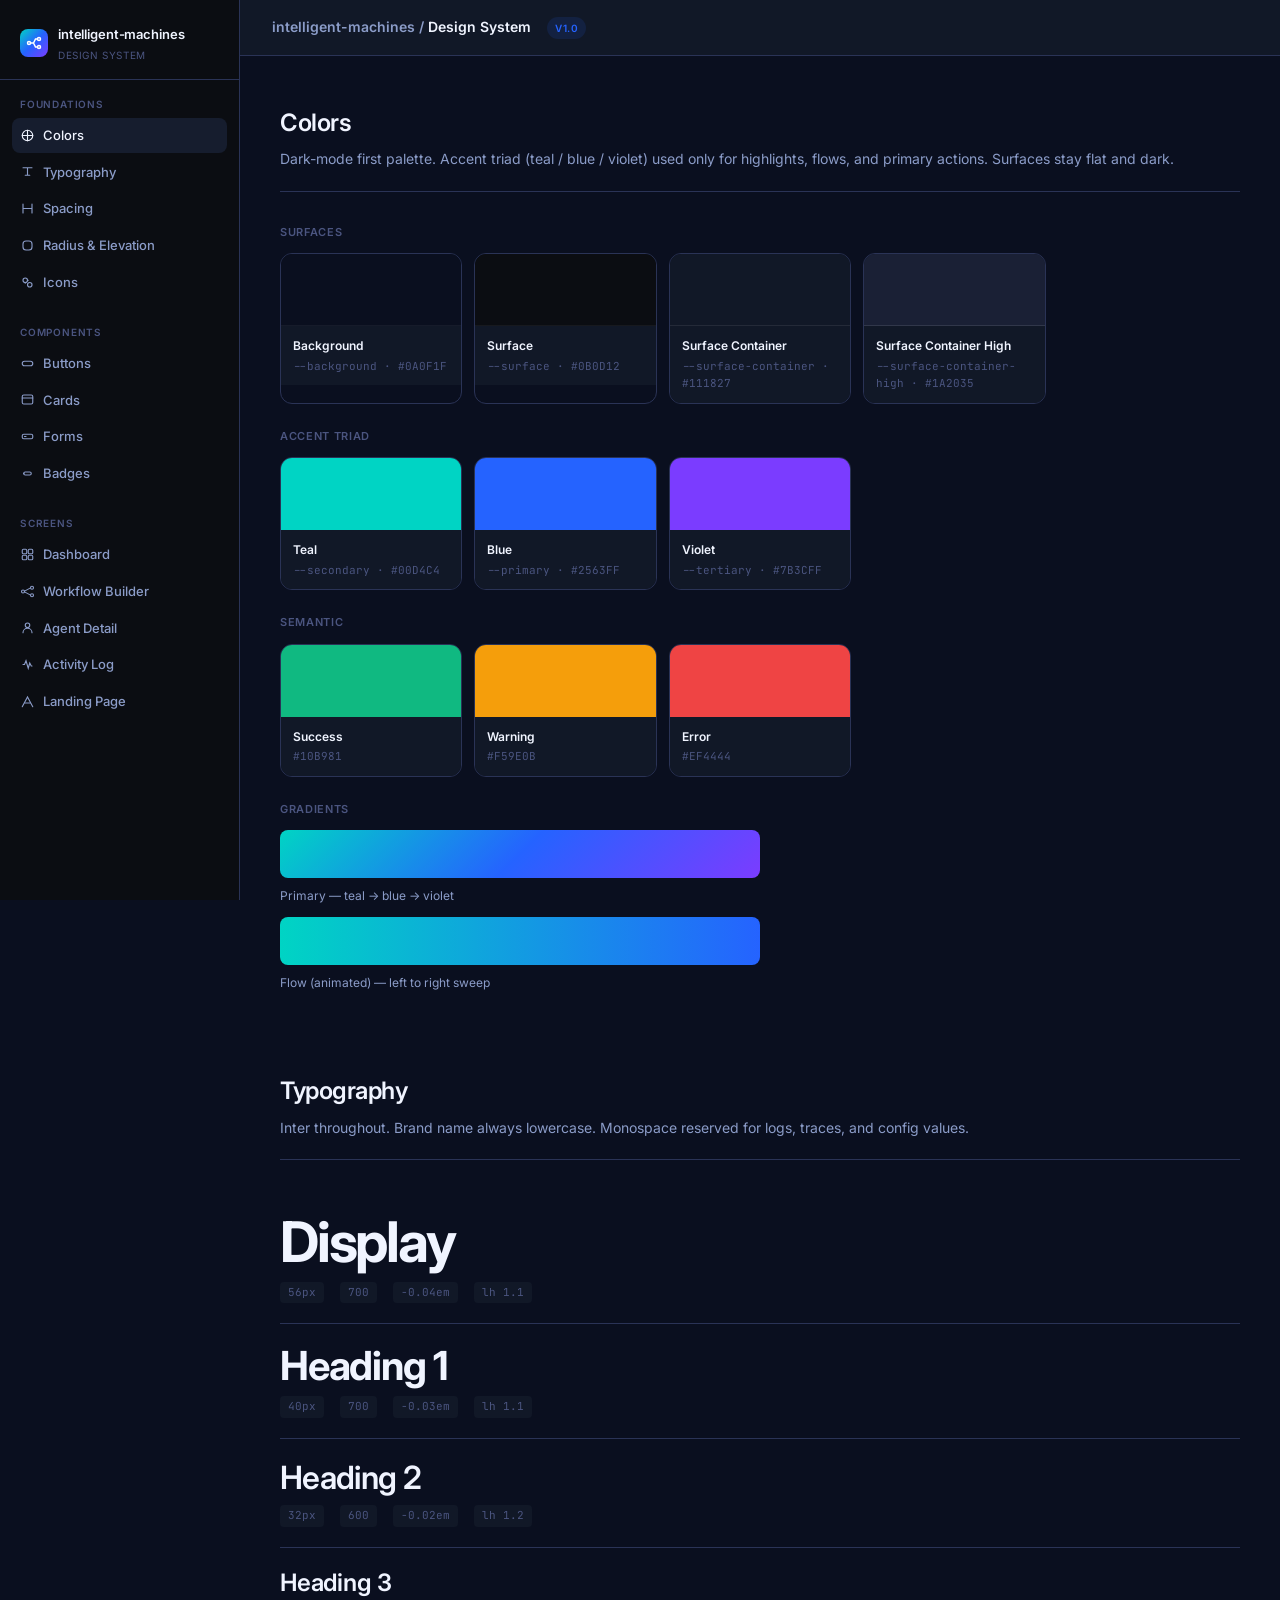
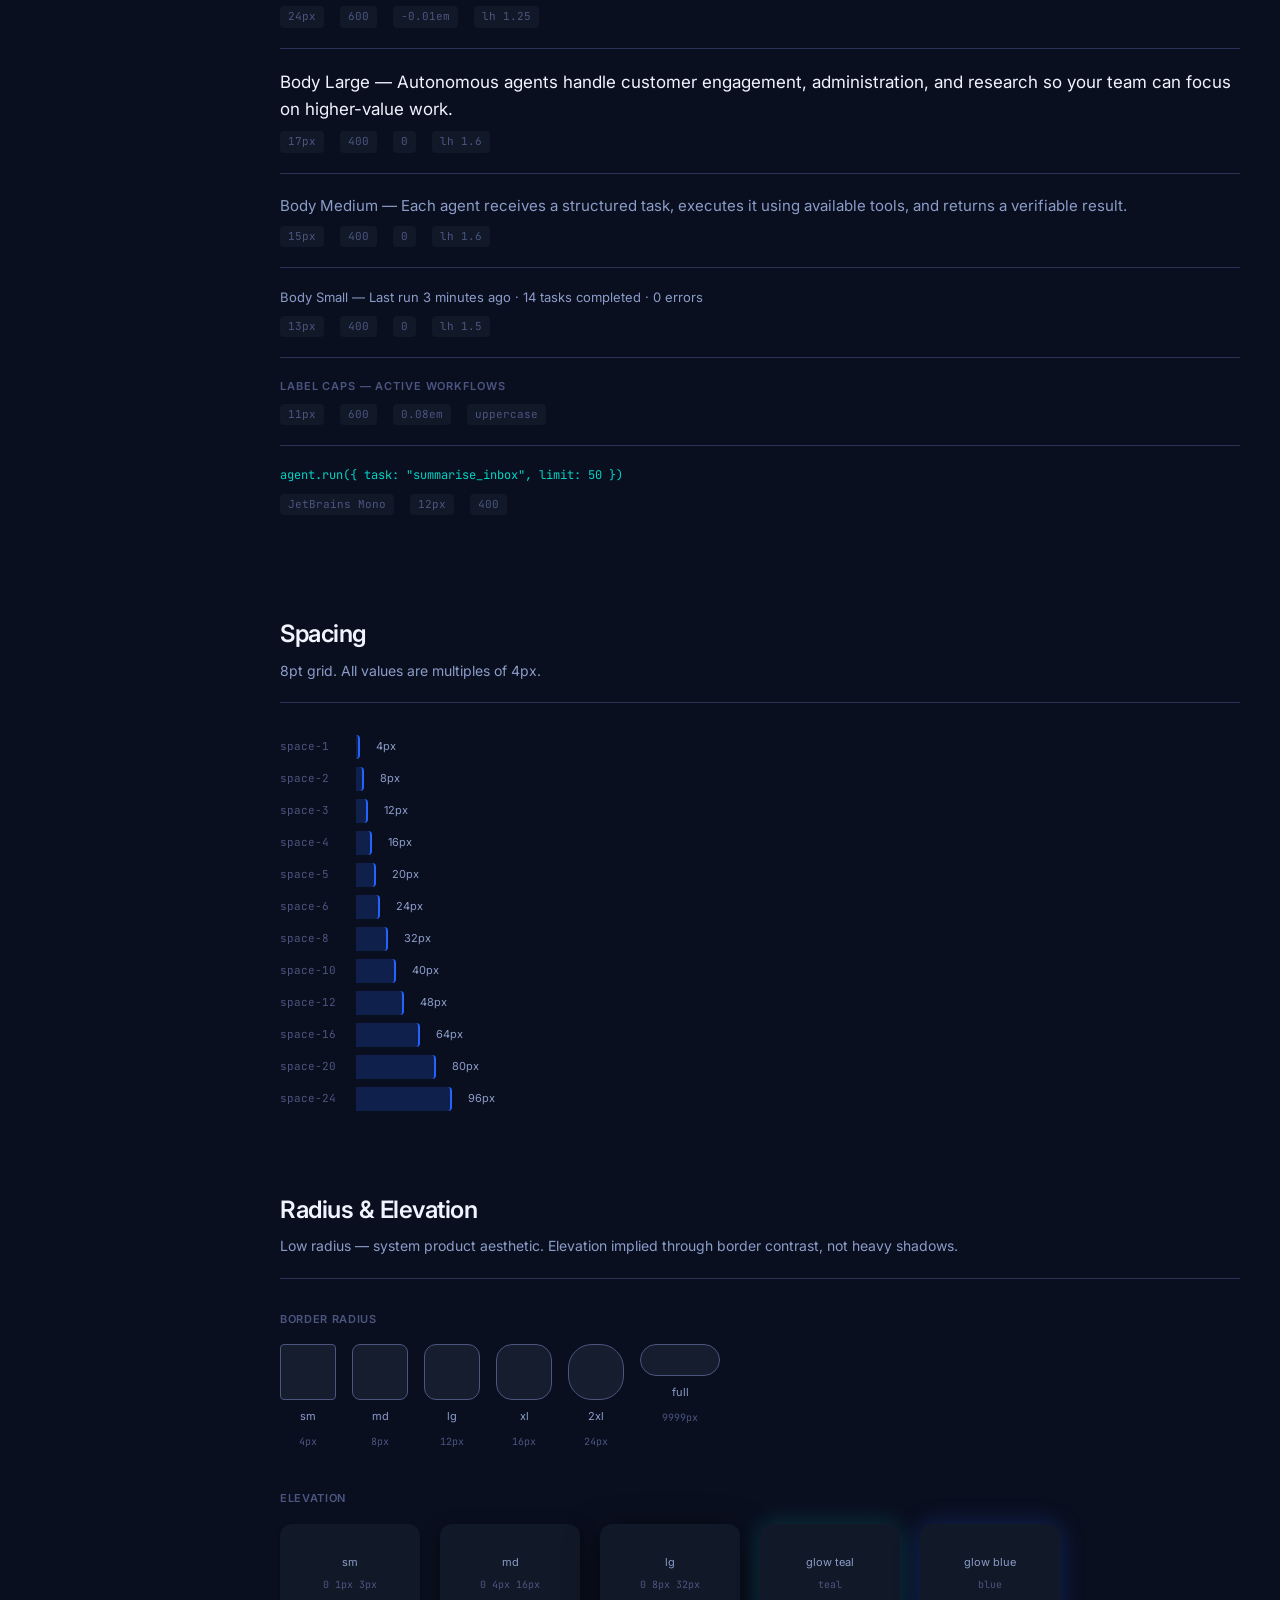
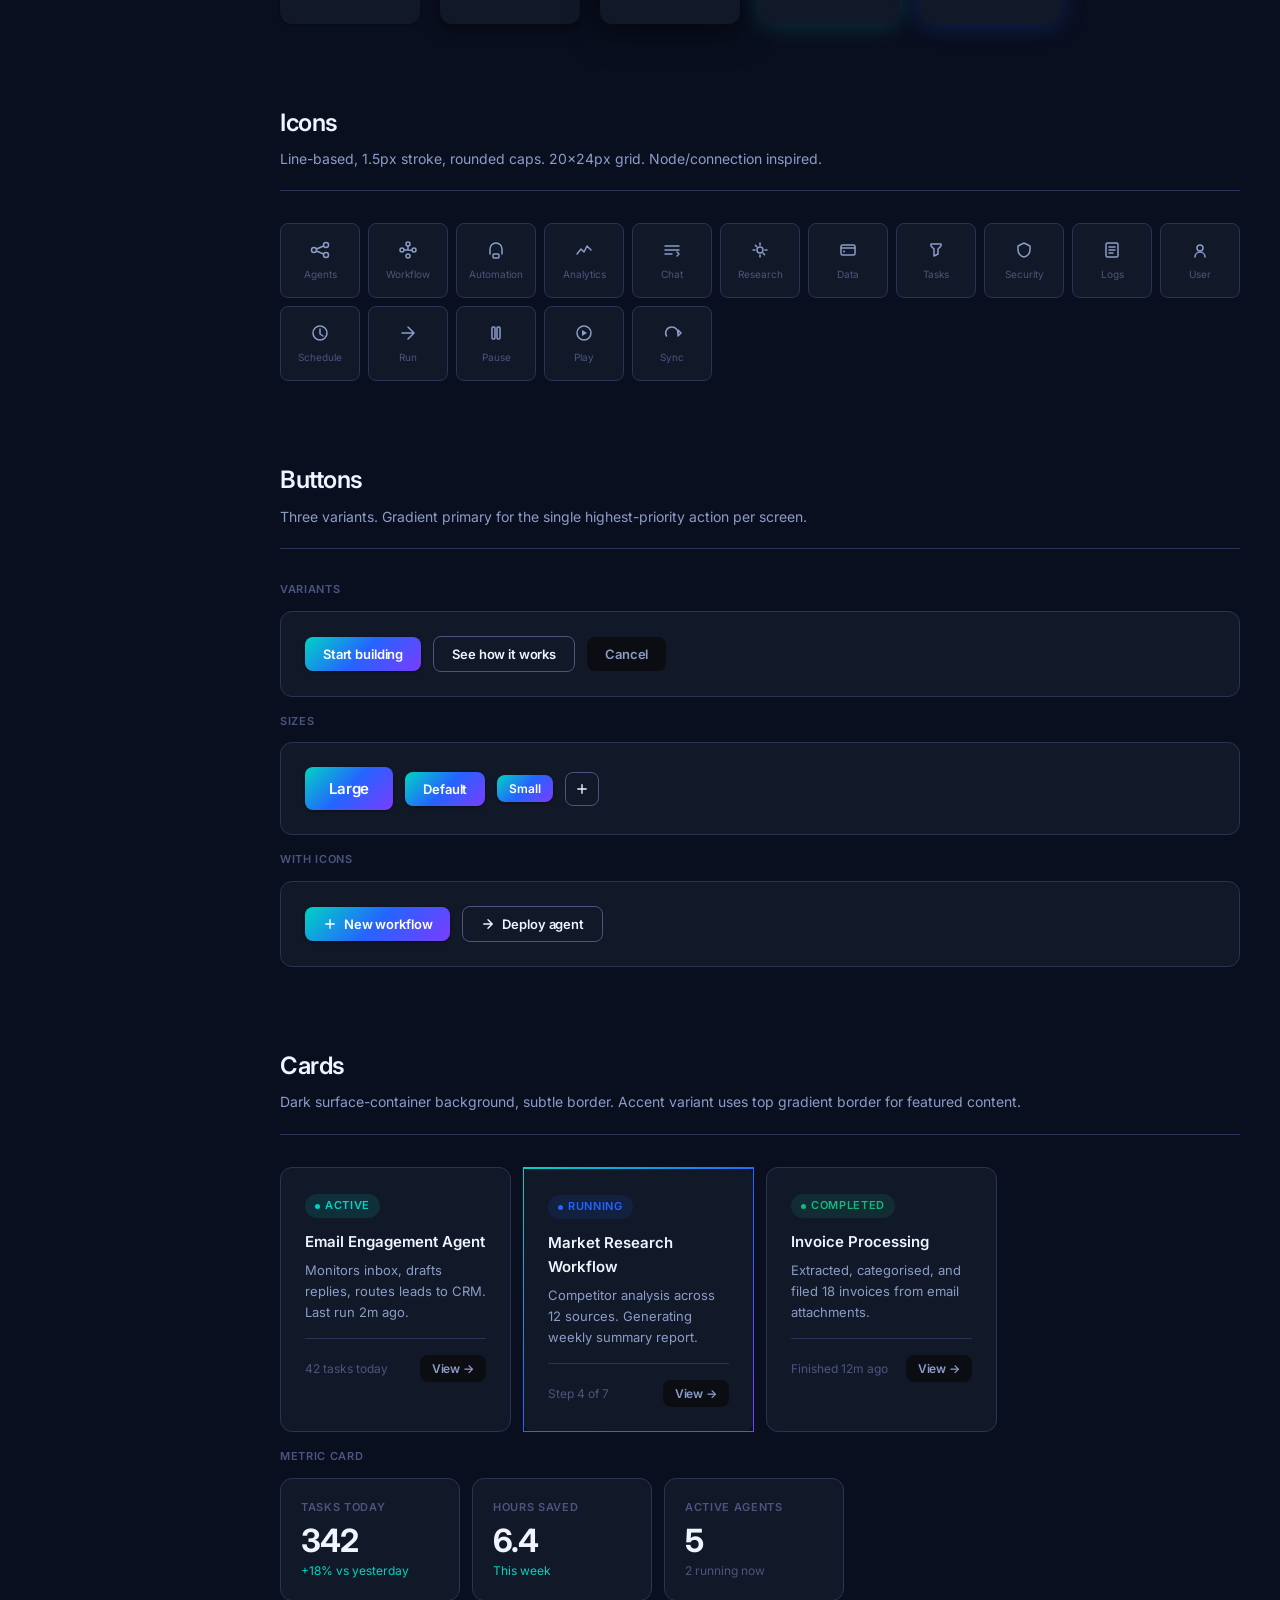
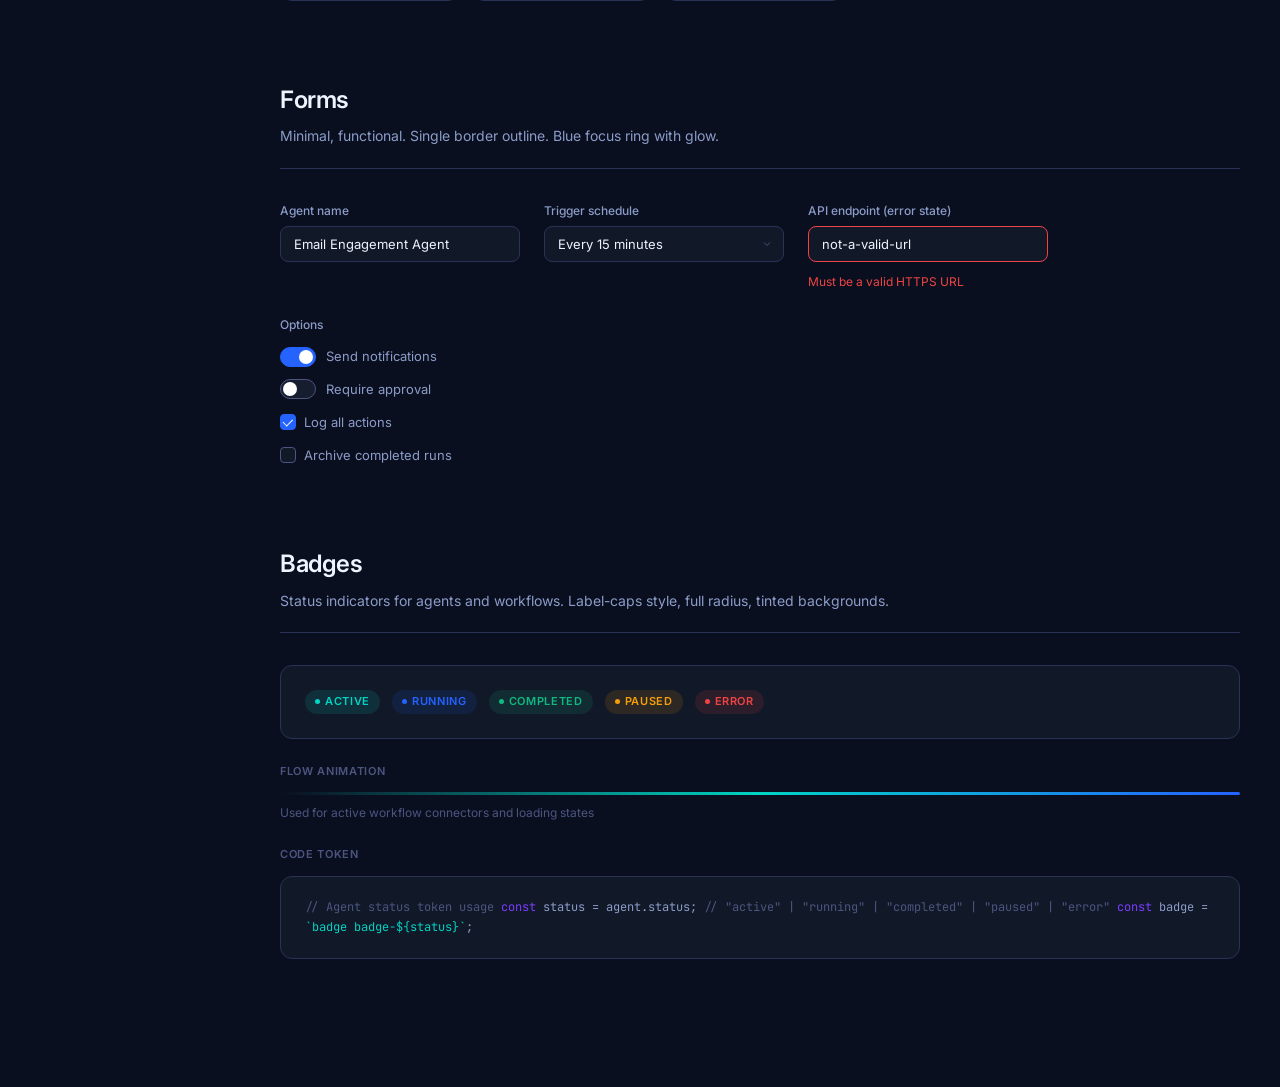
==== design-system/index.html @ 086d1c49 "design system and sample site pages" ====
<!DOCTYPE html>
<html lang="en">
<head>
<meta charset="UTF-8">
<meta name="viewport" content="width=device-width, initial-scale=1.0">
<title>intelligent-machines — Design System</title>
<link rel="preconnect" href="https://fonts.googleapis.com">
<link href="https://fonts.googleapis.com/css2?family=Inter:wght@400;500;600;700&family=JetBrains+Mono:wght@400;500&display=swap" rel="stylesheet">
<link rel="stylesheet" href="tokens.css">
<style>
*,*::before,*::after{box-sizing:border-box;margin:0;padding:0}
html{scroll-behavior:smooth}
body{font-family:'Inter',sans-serif;background:var(--background);color:var(--on-surface);font-size:15px;line-height:1.6;min-height:100vh;display:flex}

/* Layout */
.sidebar{width:240px;min-height:100vh;background:var(--surface);border-right:1px solid var(--outline-variant);position:fixed;top:0;left:0;bottom:0;overflow-y:auto;display:flex;flex-direction:column;z-index:10}
.sidebar-logo{padding:24px 20px 16px;border-bottom:1px solid var(--outline-variant)}
.logo-mark{display:flex;align-items:center;gap:10px}
.logo-icon{width:28px;height:28px;background:var(--gradient-primary);border-radius:var(--rounded);display:flex;align-items:center;justify-content:center;flex-shrink:0}
.logo-icon svg{width:16px;height:16px}
.logo-name{font-size:13px;font-weight:600;letter-spacing:-0.01em;color:var(--on-surface)}
.logo-sub{font-size:10px;color:var(--outline);letter-spacing:0.06em;text-transform:uppercase;margin-top:2px}
.sidebar-nav{padding:16px 12px;flex:1}
.nav-section{margin-bottom:24px}
.nav-section-label{font-size:10px;font-weight:600;letter-spacing:0.08em;text-transform:uppercase;color:var(--outline);padding:0 8px;margin-bottom:6px}
.nav-item{display:flex;align-items:center;gap:8px;padding:7px 8px;border-radius:var(--rounded);font-size:13px;font-weight:500;color:var(--on-surface-variant);cursor:pointer;transition:all 150ms var(--ease);text-decoration:none;margin-bottom:2px}
.nav-item:hover{color:var(--on-surface);background:var(--surface-container-high)}
.nav-item.active{color:var(--on-surface);background:var(--surface-container-high)}
.nav-item svg{width:15px;height:15px;flex-shrink:0}
.main{margin-left:240px;flex:1;min-height:100vh}
.topbar{height:56px;background:var(--surface-container);border-bottom:1px solid var(--outline-variant);display:flex;align-items:center;padding:0 32px;gap:16px;position:sticky;top:0;z-index:5}
.topbar-title{font-size:14px;font-weight:600;color:var(--on-surface-variant)}
.topbar-title span{color:var(--on-surface)}
.version-badge{font-size:10px;font-weight:600;letter-spacing:0.06em;text-transform:uppercase;background:rgba(37,99,255,0.12);color:var(--primary);padding:3px 8px;border-radius:var(--rounded-full)}
.content{padding:48px 40px;max-width:1100px}
.section{margin-bottom:80px;scroll-margin-top:72px}
.section-header{margin-bottom:32px;padding-bottom:20px;border-bottom:1px solid var(--outline-variant)}
.section-title{font-size:24px;font-weight:600;letter-spacing:-0.02em;margin-bottom:6px}
.section-desc{font-size:14px;color:var(--on-surface-variant);line-height:1.6}

/* Color Swatches */
.color-grid{display:grid;grid-template-columns:repeat(auto-fill,minmax(160px,1fr));gap:12px}
.swatch{border-radius:var(--rounded-md);overflow:hidden;border:1px solid var(--outline-variant)}
.swatch-color{height:72px}
.swatch-info{background:var(--surface-container);padding:10px 12px}
.swatch-name{font-size:12px;font-weight:600;color:var(--on-surface);margin-bottom:2px}
.swatch-hex{font-size:11px;font-family:'JetBrains Mono',monospace;color:var(--outline)}
.gradient-strip{height:48px;border-radius:var(--rounded);background:var(--gradient-primary);margin-bottom:8px}
.gradient-label{font-size:12px;color:var(--on-surface-variant)}

/* Typography */
.type-sample{padding:20px 0;border-bottom:1px solid var(--outline-variant)}
.type-sample:last-child{border-bottom:none}
.type-meta{display:flex;gap:16px;margin-top:8px}
.type-meta span{font-size:11px;font-family:'JetBrains Mono',monospace;color:var(--outline);background:var(--surface-container);padding:2px 8px;border-radius:var(--rounded-sm)}

/* Spacing */
.spacing-grid{display:flex;flex-direction:column;gap:8px}
.spacing-row{display:flex;align-items:center;gap:16px}
.spacing-label{font-size:11px;font-family:'JetBrains Mono',monospace;color:var(--outline);width:60px;flex-shrink:0}
.spacing-bar{height:24px;background:rgba(37,99,255,0.2);border-right:2px solid var(--primary);border-radius:0 var(--rounded-sm) var(--rounded-sm) 0}
.spacing-val{font-size:11px;color:var(--on-surface-variant)}

/* Radius */
.radius-grid{display:flex;gap:16px;flex-wrap:wrap}
.radius-item{display:flex;flex-direction:column;align-items:center;gap:8px}
.radius-box{width:56px;height:56px;background:var(--surface-container-high);border:1px solid var(--outline)}
.radius-name{font-size:11px;color:var(--on-surface-variant)}
.radius-val{font-size:10px;font-family:'JetBrains Mono',monospace;color:var(--outline)}

/* Components */
.component-row{display:flex;flex-wrap:wrap;gap:12px;align-items:center;padding:24px;background:var(--surface-container);border-radius:var(--rounded-md);border:1px solid var(--outline-variant);margin-bottom:16px}
.component-label{font-size:11px;font-weight:600;letter-spacing:0.06em;text-transform:uppercase;color:var(--outline);margin-bottom:12px}

/* Buttons */
.btn{display:inline-flex;align-items:center;gap:7px;padding:9px 18px;border-radius:var(--rounded);font-size:13px;font-weight:600;cursor:pointer;transition:all 200ms var(--ease);border:none;font-family:'Inter',sans-serif;letter-spacing:-0.01em}
.btn-primary{background:var(--gradient-primary);color:#fff;box-shadow:0 1px 3px rgba(0,0,0,0.4)}
.btn-primary:hover{opacity:0.9;box-shadow:0 4px 16px rgba(37,99,255,0.35),0 0 0 1px rgba(37,99,255,0.2)}
.btn-primary:active{transform:scale(0.98)}
.btn-secondary{background:var(--surface-container);color:var(--on-surface);border:1px solid var(--outline)}
.btn-secondary:hover{border-color:rgba(255,255,255,0.3);background:rgba(255,255,255,0.04)}
.btn-ghost{background:var(--surface);color:var(--on-surface-variant);border:none}
.btn-ghost:hover{color:var(--on-surface);background:var(--surface-container-high)}
.btn-sm{padding:6px 12px;font-size:12px}
.btn-lg{padding:12px 24px;font-size:15px}
.btn-icon{padding:8px;width:34px;height:34px;justify-content:center}

/* Cards */
.card{background:var(--surface-container);border:1px solid var(--outline-variant);border-radius:var(--rounded-md);padding:24px}
.card-accent{border-top:2px solid transparent;border-image:var(--gradient-primary) 1;border-image-slice:1}
.card-title{font-size:15px;font-weight:600;margin-bottom:6px}
.card-body{font-size:13px;color:var(--on-surface-variant);line-height:1.6}
.card-grid{display:grid;grid-template-columns:repeat(auto-fill,minmax(220px,1fr));gap:12px}

/* Inputs */
.input-group{display:flex;flex-direction:column;gap:6px;width:240px}
.input-label{font-size:12px;font-weight:500;color:var(--on-surface-variant)}
.input{background:var(--surface-container);border:1px solid var(--outline-variant);border-radius:var(--rounded);padding:9px 13px;font-size:13px;color:var(--on-surface);font-family:'Inter',sans-serif;outline:none;transition:all 150ms var(--ease);width:100%}
.input::placeholder{color:var(--outline)}
.input:focus{border-color:var(--primary);box-shadow:0 0 0 3px rgba(37,99,255,0.15)}
.input-error{border-color:var(--error)}
.input-error:focus{box-shadow:0 0 0 3px rgba(239,68,68,0.15)}

/* Badges */
.badge{display:inline-flex;align-items:center;gap:5px;font-size:11px;font-weight:600;letter-spacing:0.06em;text-transform:uppercase;padding:3px 10px;border-radius:var(--rounded-full)}
.badge-dot{width:5px;height:5px;border-radius:50%;flex-shrink:0}
.badge-active{background:rgba(0,212,196,0.12);color:var(--secondary)}
.badge-active .badge-dot{background:var(--secondary)}
.badge-running{background:rgba(37,99,255,0.12);color:var(--primary)}
.badge-running .badge-dot{background:var(--primary);animation:pulse 1.5s ease infinite}
.badge-completed{background:rgba(16,185,129,0.12);color:var(--success)}
.badge-completed .badge-dot{background:var(--success)}
.badge-paused{background:rgba(245,158,11,0.12);color:var(--warning)}
.badge-paused .badge-dot{background:var(--warning)}
.badge-error{background:rgba(239,68,68,0.12);color:var(--error)}
.badge-error .badge-dot{background:var(--error)}

/* Icons showcase */
.icon-grid{display:grid;grid-template-columns:repeat(auto-fill,minmax(80px,1fr));gap:8px}
.icon-item{display:flex;flex-direction:column;align-items:center;gap:8px;padding:16px 8px;background:var(--surface-container);border:1px solid var(--outline-variant);border-radius:var(--rounded);cursor:pointer;transition:all 150ms var(--ease)}
.icon-item:hover{border-color:var(--outline);background:var(--surface-container-high)}
.icon-item svg{width:20px;height:20px;color:var(--on-surface-variant)}
.icon-item:hover svg{color:var(--secondary)}
.icon-item span{font-size:10px;color:var(--outline);text-align:center;line-height:1.3}

/* Elevation */
.elevation-grid{display:flex;gap:20px;flex-wrap:wrap}
.elevation-card{width:140px;height:100px;background:var(--surface-container);border-radius:var(--rounded-md);display:flex;flex-direction:column;align-items:center;justify-content:center;gap:6px}
.elevation-label{font-size:11px;color:var(--on-surface-variant)}
.elevation-val{font-size:10px;font-family:'JetBrains Mono',monospace;color:var(--outline)}

@keyframes pulse{0%,100%{opacity:1;box-shadow:0 0 0 0 rgba(37,99,255,0.4)}50%{opacity:0.7;box-shadow:0 0 0 4px rgba(37,99,255,0)}}
@keyframes flow{0%{background-position:0% 50%}100%{background-position:200% 50%}}

/* Flow line animation demo */
.flow-demo{height:3px;border-radius:var(--rounded-full);background:linear-gradient(90deg,transparent,#00D4C4,#2563FF,#7B3CFF,transparent);background-size:200% 100%;animation:flow 2s linear infinite;margin:8px 0}

/* Toggle */
.toggle{width:36px;height:20px;background:var(--surface-container-high);border-radius:var(--rounded-full);cursor:pointer;position:relative;transition:background 200ms var(--ease);border:1px solid var(--outline);flex-shrink:0}
.toggle.on{background:var(--primary);border-color:var(--primary)}
.toggle::after{content:'';position:absolute;top:2px;left:2px;width:14px;height:14px;background:#fff;border-radius:50%;transition:transform 200ms var(--ease)}
.toggle.on::after{transform:translateX(16px)}

/* Select */
.select{background:var(--surface-container);border:1px solid var(--outline-variant);border-radius:var(--rounded);padding:9px 32px 9px 13px;font-size:13px;color:var(--on-surface);font-family:'Inter',sans-serif;outline:none;cursor:pointer;appearance:none;background-image:url("data:image/svg+xml,%3Csvg xmlns='http://www.w3.org/2000/svg' width='12' height='12' viewBox='0 0 24 24' fill='none' stroke='%234B5580' stroke-width='2'%3E%3Cpath d='M6 9l6 6 6-6'/%3E%3C/svg%3E");background-repeat:no-repeat;background-position:right 10px center;transition:border-color 150ms var(--ease)}
.select:focus{border-color:var(--primary);box-shadow:0 0 0 3px rgba(37,99,255,0.15)}

/* Checkbox */
.checkbox-wrap{display:flex;align-items:center;gap:8px;cursor:pointer}
.checkbox{width:16px;height:16px;background:var(--surface-container);border:1px solid var(--outline);border-radius:var(--rounded-sm);flex-shrink:0;display:flex;align-items:center;justify-content:center;transition:all 150ms var(--ease)}
.checkbox.checked{background:var(--primary);border-color:var(--primary)}
.checkbox.checked::after{content:'';width:9px;height:6px;border-left:1.5px solid #fff;border-bottom:1.5px solid #fff;transform:rotate(-45deg) translateY(-1px)}
.checkbox-label{font-size:13px;color:var(--on-surface-variant)}

/* Code block */
.code-block{background:var(--surface-container);border:1px solid var(--outline-variant);border-radius:var(--rounded-md);padding:20px 24px;font-family:'JetBrains Mono',monospace;font-size:12px;line-height:1.7;color:var(--on-surface-variant);overflow-x:auto}
.code-block .kw{color:var(--tertiary)}
.code-block .str{color:var(--secondary)}
.code-block .num{color:var(--primary)}
.code-block .cm{color:var(--outline)}
</style>
</head>
<body>

<aside class="sidebar">
  <div class="sidebar-logo">
    <div class="logo-mark">
      <div class="logo-icon">
        <svg viewBox="0 0 16 16" fill="none" stroke="white" stroke-width="1.5" stroke-linecap="round">
          <circle cx="3" cy="8" r="1.5"/>
          <circle cx="13" cy="4" r="1.5"/>
          <circle cx="13" cy="12" r="1.5"/>
          <path d="M4.5 8h3l2-4h1.5M7.5 8l2 4h1.5"/>
        </svg>
      </div>
      <div>
        <div class="logo-name">intelligent-machines</div>
        <div class="logo-sub">Design System</div>
      </div>
    </div>
  </div>
  <nav class="sidebar-nav">
    <div class="nav-section">
      <div class="nav-section-label">Foundations</div>
      <a class="nav-item active" href="#colors">
        <svg viewBox="0 0 20 20" fill="none" stroke="currentColor" stroke-width="1.5" stroke-linecap="round"><circle cx="10" cy="10" r="7"/><path d="M10 3v14M3 10h14"/></svg>
        Colors
      </a>
      <a class="nav-item" href="#typography">
        <svg viewBox="0 0 20 20" fill="none" stroke="currentColor" stroke-width="1.5" stroke-linecap="round"><path d="M4 5h12M10 5v10M7 15h6"/></svg>
        Typography
      </a>
      <a class="nav-item" href="#spacing">
        <svg viewBox="0 0 20 20" fill="none" stroke="currentColor" stroke-width="1.5" stroke-linecap="round"><path d="M4 4v12M16 4v12M4 10h12"/></svg>
        Spacing
      </a>
      <a class="nav-item" href="#radius">
        <svg viewBox="0 0 20 20" fill="none" stroke="currentColor" stroke-width="1.5" stroke-linecap="round"><rect x="4" y="4" width="12" height="12" rx="4"/></svg>
        Radius &amp; Elevation
      </a>
      <a class="nav-item" href="#icons">
        <svg viewBox="0 0 20 20" fill="none" stroke="currentColor" stroke-width="1.5" stroke-linecap="round"><circle cx="7" cy="7" r="3"/><circle cx="13" cy="13" r="3"/><path d="M7 10v1M10 7h1"/></svg>
        Icons
      </a>
    </div>
    <div class="nav-section">
      <div class="nav-section-label">Components</div>
      <a class="nav-item" href="#buttons">
        <svg viewBox="0 0 20 20" fill="none" stroke="currentColor" stroke-width="1.5" stroke-linecap="round"><rect x="3" y="7" width="14" height="6" rx="3"/></svg>
        Buttons
      </a>
      <a class="nav-item" href="#cards">
        <svg viewBox="0 0 20 20" fill="none" stroke="currentColor" stroke-width="1.5" stroke-linecap="round"><rect x="3" y="4" width="14" height="12" rx="2"/><path d="M3 8h14"/></svg>
        Cards
      </a>
      <a class="nav-item" href="#forms">
        <svg viewBox="0 0 20 20" fill="none" stroke="currentColor" stroke-width="1.5" stroke-linecap="round"><rect x="3" y="7" width="14" height="6" rx="2"/><path d="M6 10h2"/></svg>
        Forms
      </a>
      <a class="nav-item" href="#badges">
        <svg viewBox="0 0 20 20" fill="none" stroke="currentColor" stroke-width="1.5" stroke-linecap="round"><rect x="5" y="8" width="10" height="4" rx="2"/><circle cx="5" cy="10" r="1" fill="currentColor" stroke="none"/></svg>
        Badges
      </a>
    </div>
    <div class="nav-section">
      <div class="nav-section-label">Screens</div>
      <a class="nav-item" href="screens/dashboard.html">
        <svg viewBox="0 0 20 20" fill="none" stroke="currentColor" stroke-width="1.5" stroke-linecap="round"><rect x="3" y="3" width="6" height="6" rx="1.5"/><rect x="11" y="3" width="6" height="6" rx="1.5"/><rect x="3" y="11" width="6" height="6" rx="1.5"/><rect x="11" y="11" width="6" height="6" rx="1.5"/></svg>
        Dashboard
      </a>
      <a class="nav-item" href="screens/workflow-builder.html">
        <svg viewBox="0 0 20 20" fill="none" stroke="currentColor" stroke-width="1.5" stroke-linecap="round"><circle cx="4" cy="10" r="2"/><circle cx="16" cy="5" r="2"/><circle cx="16" cy="15" r="2"/><path d="M6 9.5l7.5-4M6 10.5l7.5 4"/></svg>
        Workflow Builder
      </a>
      <a class="nav-item" href="screens/agent-detail.html">
        <svg viewBox="0 0 20 20" fill="none" stroke="currentColor" stroke-width="1.5" stroke-linecap="round"><circle cx="10" cy="7" r="3"/><path d="M4 17c0-3.3 2.7-6 6-6s6 2.7 6 6"/></svg>
        Agent Detail
      </a>
      <a class="nav-item" href="screens/activity.html">
        <svg viewBox="0 0 20 20" fill="none" stroke="currentColor" stroke-width="1.5" stroke-linecap="round"><path d="M4 10h2l2-5 3 10 2-7 2 4h1"/></svg>
        Activity Log
      </a>
      <a class="nav-item" href="screens/landing.html">
        <svg viewBox="0 0 20 20" fill="none" stroke="currentColor" stroke-width="1.5" stroke-linecap="round"><path d="M3 17L10 4l7 13"/><path d="M6.5 12h7"/></svg>
        Landing Page
      </a>
    </div>
  </nav>
</aside>

<main class="main">
  <div class="topbar">
    <span class="topbar-title">intelligent-machines / <span>Design System</span></span>
    <span class="version-badge">v1.0</span>
  </div>

  <div class="content">

    <!-- COLORS -->
    <section class="section" id="colors">
      <div class="section-header">
        <h2 class="section-title">Colors</h2>
        <p class="section-desc">Dark-mode first palette. Accent triad (teal / blue / violet) used only for highlights, flows, and primary actions. Surfaces stay flat and dark.</p>
      </div>

      <p class="component-label">Surfaces</p>
      <div class="color-grid" style="margin-bottom:24px">
        <div class="swatch"><div class="swatch-color" style="background:#0A0F1F;border-bottom:1px solid rgba(255,255,255,0.05)"></div><div class="swatch-info"><div class="swatch-name">Background</div><div class="swatch-hex">--background · #0A0F1F</div></div></div>
        <div class="swatch"><div class="swatch-color" style="background:#0B0D12;border-bottom:1px solid rgba(255,255,255,0.05)"></div><div class="swatch-info"><div class="swatch-name">Surface</div><div class="swatch-hex">--surface · #0B0D12</div></div></div>
        <div class="swatch"><div class="swatch-color" style="background:#111827;border-bottom:1px solid rgba(255,255,255,0.08)"></div><div class="swatch-info"><div class="swatch-name">Surface Container</div><div class="swatch-hex">--surface-container · #111827</div></div></div>
        <div class="swatch"><div class="swatch-color" style="background:#1A2035;border-bottom:1px solid rgba(255,255,255,0.1)"></div><div class="swatch-info"><div class="swatch-name">Surface Container High</div><div class="swatch-hex">--surface-container-high · #1A2035</div></div></div>
      </div>

      <p class="component-label">Accent Triad</p>
      <div class="color-grid" style="margin-bottom:24px">
        <div class="swatch"><div class="swatch-color" style="background:#00D4C4"></div><div class="swatch-info"><div class="swatch-name">Teal</div><div class="swatch-hex">--secondary · #00D4C4</div></div></div>
        <div class="swatch"><div class="swatch-color" style="background:#2563FF"></div><div class="swatch-info"><div class="swatch-name">Blue</div><div class="swatch-hex">--primary · #2563FF</div></div></div>
        <div class="swatch"><div class="swatch-color" style="background:#7B3CFF"></div><div class="swatch-info"><div class="swatch-name">Violet</div><div class="swatch-hex">--tertiary · #7B3CFF</div></div></div>
      </div>

      <p class="component-label">Semantic</p>
      <div class="color-grid" style="margin-bottom:24px">
        <div class="swatch"><div class="swatch-color" style="background:#10B981"></div><div class="swatch-info"><div class="swatch-name">Success</div><div class="swatch-hex">#10B981</div></div></div>
        <div class="swatch"><div class="swatch-color" style="background:#F59E0B"></div><div class="swatch-info"><div class="swatch-name">Warning</div><div class="swatch-hex">#F59E0B</div></div></div>
        <div class="swatch"><div class="swatch-color" style="background:#EF4444"></div><div class="swatch-info"><div class="swatch-name">Error</div><div class="swatch-hex">#EF4444</div></div></div>
      </div>

      <p class="component-label">Gradients</p>
      <div style="display:flex;flex-direction:column;gap:12px;max-width:480px">
        <div><div class="gradient-strip"></div><div class="gradient-label">Primary — teal → blue → violet</div></div>
        <div><div class="gradient-strip" style="background:var(--gradient-flow);background-size:200% 100%;animation:flow 2s linear infinite"></div><div class="gradient-label">Flow (animated) — left to right sweep</div></div>
      </div>
    </section>

    <!-- TYPOGRAPHY -->
    <section class="section" id="typography">
      <div class="section-header">
        <h2 class="section-title">Typography</h2>
        <p class="section-desc">Inter throughout. Brand name always lowercase. Monospace reserved for logs, traces, and config values.</p>
      </div>

      <div class="type-sample">
        <div style="font-size:56px;font-weight:700;letter-spacing:-0.04em;line-height:1.1">Display</div>
        <div class="type-meta"><span>56px</span><span>700</span><span>-0.04em</span><span>lh 1.1</span></div>
      </div>
      <div class="type-sample">
        <div style="font-size:40px;font-weight:700;letter-spacing:-0.03em;line-height:1.1">Heading 1</div>
        <div class="type-meta"><span>40px</span><span>700</span><span>-0.03em</span><span>lh 1.1</span></div>
      </div>
      <div class="type-sample">
        <div style="font-size:32px;font-weight:600;letter-spacing:-0.02em;line-height:1.2">Heading 2</div>
        <div class="type-meta"><span>32px</span><span>600</span><span>-0.02em</span><span>lh 1.2</span></div>
      </div>
      <div class="type-sample">
        <div style="font-size:24px;font-weight:600;letter-spacing:-0.01em;line-height:1.25">Heading 3</div>
        <div class="type-meta"><span>24px</span><span>600</span><span>-0.01em</span><span>lh 1.25</span></div>
      </div>
      <div class="type-sample">
        <div style="font-size:17px;line-height:1.6">Body Large — Autonomous agents handle customer engagement, administration, and research so your team can focus on higher-value work.</div>
        <div class="type-meta"><span>17px</span><span>400</span><span>0</span><span>lh 1.6</span></div>
      </div>
      <div class="type-sample">
        <div style="font-size:15px;line-height:1.6;color:var(--on-surface-variant)">Body Medium — Each agent receives a structured task, executes it using available tools, and returns a verifiable result.</div>
        <div class="type-meta"><span>15px</span><span>400</span><span>0</span><span>lh 1.6</span></div>
      </div>
      <div class="type-sample">
        <div style="font-size:13px;line-height:1.5;color:var(--on-surface-variant)">Body Small — Last run 3 minutes ago · 14 tasks completed · 0 errors</div>
        <div class="type-meta"><span>13px</span><span>400</span><span>0</span><span>lh 1.5</span></div>
      </div>
      <div class="type-sample">
        <div style="font-size:11px;font-weight:600;letter-spacing:0.08em;text-transform:uppercase;color:var(--outline)">Label Caps — Active Workflows</div>
        <div class="type-meta"><span>11px</span><span>600</span><span>0.08em</span><span>uppercase</span></div>
      </div>
      <div class="type-sample">
        <div style="font-family:'JetBrains Mono',monospace;font-size:12px;color:var(--secondary)">agent.run({ task: "summarise_inbox", limit: 50 })</div>
        <div class="type-meta"><span>JetBrains Mono</span><span>12px</span><span>400</span></div>
      </div>
    </section>

    <!-- SPACING -->
    <section class="section" id="spacing">
      <div class="section-header">
        <h2 class="section-title">Spacing</h2>
        <p class="section-desc">8pt grid. All values are multiples of 4px.</p>
      </div>
      <div class="spacing-grid">
        <div class="spacing-row"><span class="spacing-label">space-1</span><div class="spacing-bar" style="width:4px"></div><span class="spacing-val">4px</span></div>
        <div class="spacing-row"><span class="spacing-label">space-2</span><div class="spacing-bar" style="width:8px"></div><span class="spacing-val">8px</span></div>
        <div class="spacing-row"><span class="spacing-label">space-3</span><div class="spacing-bar" style="width:12px"></div><span class="spacing-val">12px</span></div>
        <div class="spacing-row"><span class="spacing-label">space-4</span><div class="spacing-bar" style="width:16px"></div><span class="spacing-val">16px</span></div>
        <div class="spacing-row"><span class="spacing-label">space-5</span><div class="spacing-bar" style="width:20px"></div><span class="spacing-val">20px</span></div>
        <div class="spacing-row"><span class="spacing-label">space-6</span><div class="spacing-bar" style="width:24px"></div><span class="spacing-val">24px</span></div>
        <div class="spacing-row"><span class="spacing-label">space-8</span><div class="spacing-bar" style="width:32px"></div><span class="spacing-val">32px</span></div>
        <div class="spacing-row"><span class="spacing-label">space-10</span><div class="spacing-bar" style="width:40px"></div><span class="spacing-val">40px</span></div>
        <div class="spacing-row"><span class="spacing-label">space-12</span><div class="spacing-bar" style="width:48px"></div><span class="spacing-val">48px</span></div>
        <div class="spacing-row"><span class="spacing-label">space-16</span><div class="spacing-bar" style="width:64px"></div><span class="spacing-val">64px</span></div>
        <div class="spacing-row"><span class="spacing-label">space-20</span><div class="spacing-bar" style="width:80px"></div><span class="spacing-val">80px</span></div>
        <div class="spacing-row"><span class="spacing-label">space-24</span><div class="spacing-bar" style="width:96px"></div><span class="spacing-val">96px</span></div>
      </div>
    </section>

    <!-- RADIUS & ELEVATION -->
    <section class="section" id="radius">
      <div class="section-header">
        <h2 class="section-title">Radius &amp; Elevation</h2>
        <p class="section-desc">Low radius — system product aesthetic. Elevation implied through border contrast, not heavy shadows.</p>
      </div>
      <p class="component-label" style="margin-bottom:16px">Border Radius</p>
      <div class="radius-grid" style="margin-bottom:40px">
        <div class="radius-item"><div class="radius-box" style="border-radius:4px"></div><div class="radius-name">sm</div><div class="radius-val">4px</div></div>
        <div class="radius-item"><div class="radius-box" style="border-radius:8px"></div><div class="radius-name">md</div><div class="radius-val">8px</div></div>
        <div class="radius-item"><div class="radius-box" style="border-radius:12px"></div><div class="radius-name">lg</div><div class="radius-val">12px</div></div>
        <div class="radius-item"><div class="radius-box" style="border-radius:16px"></div><div class="radius-name">xl</div><div class="radius-val">16px</div></div>
        <div class="radius-item"><div class="radius-box" style="border-radius:24px"></div><div class="radius-name">2xl</div><div class="radius-val">24px</div></div>
        <div class="radius-item"><div class="radius-box" style="border-radius:9999px;width:80px;height:32px;margin:0 auto"></div><div class="radius-name">full</div><div class="radius-val">9999px</div></div>
      </div>
      <p class="component-label" style="margin-bottom:16px">Elevation</p>
      <div class="elevation-grid">
        <div class="elevation-card" style="box-shadow:0 1px 3px rgba(0,0,0,0.4)"><span class="elevation-label">sm</span><span class="elevation-val">0 1px 3px</span></div>
        <div class="elevation-card" style="box-shadow:0 4px 16px rgba(0,0,0,0.5)"><span class="elevation-label">md</span><span class="elevation-val">0 4px 16px</span></div>
        <div class="elevation-card" style="box-shadow:0 8px 32px rgba(0,0,0,0.6)"><span class="elevation-label">lg</span><span class="elevation-val">0 8px 32px</span></div>
        <div class="elevation-card" style="box-shadow:0 0 24px rgba(0,212,196,0.2);border-color:rgba(0,212,196,0.15)"><span class="elevation-label">glow teal</span><span class="elevation-val">teal</span></div>
        <div class="elevation-card" style="box-shadow:0 0 24px rgba(37,99,255,0.25);border-color:rgba(37,99,255,0.15)"><span class="elevation-label">glow blue</span><span class="elevation-val">blue</span></div>
      </div>
    </section>

    <!-- ICONS -->
    <section class="section" id="icons">
      <div class="section-header">
        <h2 class="section-title">Icons</h2>
        <p class="section-desc">Line-based, 1.5px stroke, rounded caps. 20×24px grid. Node/connection inspired.</p>
      </div>
      <div class="icon-grid">
        <div class="icon-item"><svg viewBox="0 0 20 20" fill="none" stroke="currentColor" stroke-width="1.5" stroke-linecap="round" stroke-linejoin="round"><circle cx="4" cy="10" r="2.5"/><circle cx="16" cy="5" r="2.5"/><circle cx="16" cy="15" r="2.5"/><path d="M6.5 9L13.5 6M6.5 11L13.5 14"/></svg><span>Agents</span></div>
        <div class="icon-item"><svg viewBox="0 0 20 20" fill="none" stroke="currentColor" stroke-width="1.5" stroke-linecap="round" stroke-linejoin="round"><circle cx="4" cy="10" r="2"/><circle cx="10" cy="4" r="2"/><circle cx="16" cy="10" r="2"/><circle cx="10" cy="16" r="2"/><path d="M6 10h4M10 6v4M10 10l4.5.5"/></svg><span>Workflow</span></div>
        <div class="icon-item"><svg viewBox="0 0 20 20" fill="none" stroke="currentColor" stroke-width="1.5" stroke-linecap="round" stroke-linejoin="round"><path d="M4 14V9a6 6 0 0112 0v5"/><rect x="7" y="14" width="6" height="4" rx="1"/></svg><span>Automation</span></div>
        <div class="icon-item"><svg viewBox="0 0 20 20" fill="none" stroke="currentColor" stroke-width="1.5" stroke-linecap="round" stroke-linejoin="round"><path d="M3 14l4-5 3 3 3-6 4 4"/></svg><span>Analytics</span></div>
        <div class="icon-item"><svg viewBox="0 0 20 20" fill="none" stroke="currentColor" stroke-width="1.5" stroke-linecap="round" stroke-linejoin="round"><path d="M3 6h14M3 10h14M3 14h7"/><path d="M15 12l2 2-2 2"/></svg><span>Chat</span></div>
        <div class="icon-item"><svg viewBox="0 0 20 20" fill="none" stroke="currentColor" stroke-width="1.5" stroke-linecap="round" stroke-linejoin="round"><circle cx="10" cy="10" r="3"/><path d="M10 3v2M10 15v2M3 10h2M15 10h2M5.4 5.4l1.4 1.4M13.2 13.2l1.4 1.4"/></svg><span>Research</span></div>
        <div class="icon-item"><svg viewBox="0 0 20 20" fill="none" stroke="currentColor" stroke-width="1.5" stroke-linecap="round" stroke-linejoin="round"><rect x="3" y="5" width="14" height="10" rx="1.5"/><path d="M3 8h14"/><circle cx="6" cy="11.5" r="1" fill="currentColor" stroke="none"/></svg><span>Data</span></div>
        <div class="icon-item"><svg viewBox="0 0 20 20" fill="none" stroke="currentColor" stroke-width="1.5" stroke-linecap="round" stroke-linejoin="round"><path d="M5 4h10v2l-3 3v5l-4 2V9L5 6V4z"/></svg><span>Tasks</span></div>
        <div class="icon-item"><svg viewBox="0 0 20 20" fill="none" stroke="currentColor" stroke-width="1.5" stroke-linecap="round" stroke-linejoin="round"><path d="M10 3L4 6v4c0 3.3 2.5 6.4 6 7 3.5-.6 6-3.7 6-7V6L10 3z"/></svg><span>Security</span></div>
        <div class="icon-item"><svg viewBox="0 0 20 20" fill="none" stroke="currentColor" stroke-width="1.5" stroke-linecap="round" stroke-linejoin="round"><rect x="4" y="3" width="12" height="14" rx="1.5"/><path d="M7 7h6M7 10h6M7 13h4"/></svg><span>Logs</span></div>
        <div class="icon-item"><svg viewBox="0 0 20 20" fill="none" stroke="currentColor" stroke-width="1.5" stroke-linecap="round" stroke-linejoin="round"><circle cx="10" cy="8" r="3"/><path d="M5 17c0-2.8 2.2-5 5-5s5 2.2 5 5"/></svg><span>User</span></div>
        <div class="icon-item"><svg viewBox="0 0 20 20" fill="none" stroke="currentColor" stroke-width="1.5" stroke-linecap="round" stroke-linejoin="round"><circle cx="10" cy="10" r="7"/><path d="M10 6v5l3 2"/></svg><span>Schedule</span></div>
        <div class="icon-item"><svg viewBox="0 0 20 20" fill="none" stroke="currentColor" stroke-width="1.5" stroke-linecap="round" stroke-linejoin="round"><path d="M4 10h12M10 4l6 6-6 6"/></svg><span>Run</span></div>
        <div class="icon-item"><svg viewBox="0 0 20 20" fill="none" stroke="currentColor" stroke-width="1.5" stroke-linecap="round" stroke-linejoin="round"><rect x="6" y="4" width="3" height="12" rx="1"/><rect x="11" y="4" width="3" height="12" rx="1"/></svg><span>Pause</span></div>
        <div class="icon-item"><svg viewBox="0 0 20 20" fill="none" stroke="currentColor" stroke-width="1.5" stroke-linecap="round" stroke-linejoin="round"><circle cx="10" cy="10" r="7"/><path d="M8 7l5 3-5 3V7z" fill="currentColor" stroke="none"/></svg><span>Play</span></div>
        <div class="icon-item"><svg viewBox="0 0 20 20" fill="none" stroke="currentColor" stroke-width="1.5" stroke-linecap="round" stroke-linejoin="round"><path d="M10 4a6 6 0 016 6M4.5 13A6 6 0 0110 4"/><path d="M16 10v-3l3 3-3 3v-3"/></svg><span>Sync</span></div>
      </div>
    </section>

    <!-- BUTTONS -->
    <section class="section" id="buttons">
      <div class="section-header">
        <h2 class="section-title">Buttons</h2>
        <p class="section-desc">Three variants. Gradient primary for the single highest-priority action per screen.</p>
      </div>
      <p class="component-label">Variants</p>
      <div class="component-row" style="margin-bottom:16px">
        <button class="btn btn-primary">Start building</button>
        <button class="btn btn-secondary">See how it works</button>
        <button class="btn btn-ghost">Cancel</button>
      </div>
      <p class="component-label">Sizes</p>
      <div class="component-row" style="margin-bottom:16px">
        <button class="btn btn-primary btn-lg">Large</button>
        <button class="btn btn-primary">Default</button>
        <button class="btn btn-primary btn-sm">Small</button>
        <button class="btn btn-secondary btn-icon">
          <svg width="14" height="14" viewBox="0 0 20 20" fill="none" stroke="currentColor" stroke-width="2" stroke-linecap="round"><path d="M10 4v12M4 10h12"/></svg>
        </button>
      </div>
      <p class="component-label">With icons</p>
      <div class="component-row">
        <button class="btn btn-primary">
          <svg width="14" height="14" viewBox="0 0 20 20" fill="none" stroke="currentColor" stroke-width="2" stroke-linecap="round"><path d="M10 4v12M4 10h12"/></svg>
          New workflow
        </button>
        <button class="btn btn-secondary">
          <svg width="14" height="14" viewBox="0 0 20 20" fill="none" stroke="currentColor" stroke-width="2" stroke-linecap="round"><path d="M4 10h12M10 4l6 6-6 6"/></svg>
          Deploy agent
        </button>
      </div>
    </section>

    <!-- CARDS -->
    <section class="section" id="cards">
      <div class="section-header">
        <h2 class="section-title">Cards</h2>
        <p class="section-desc">Dark surface-container background, subtle border. Accent variant uses top gradient border for featured content.</p>
      </div>
      <div class="card-grid">
        <div class="card">
          <div style="margin-bottom:12px">
            <span class="badge badge-active"><span class="badge-dot"></span>Active</span>
          </div>
          <div class="card-title">Email Engagement Agent</div>
          <div class="card-body">Monitors inbox, drafts replies, routes leads to CRM. Last run 2m ago.</div>
          <div style="margin-top:16px;padding-top:16px;border-top:1px solid var(--outline-variant);display:flex;justify-content:space-between;align-items:center">
            <span style="font-size:12px;color:var(--outline)">42 tasks today</span>
            <button class="btn btn-ghost btn-sm">View →</button>
          </div>
        </div>
        <div class="card" style="border-top:2px solid;border-image:var(--gradient-primary) 1">
          <div style="margin-bottom:12px">
            <span class="badge badge-running"><span class="badge-dot"></span>Running</span>
          </div>
          <div class="card-title">Market Research Workflow</div>
          <div class="card-body">Competitor analysis across 12 sources. Generating weekly summary report.</div>
          <div style="margin-top:16px;padding-top:16px;border-top:1px solid var(--outline-variant);display:flex;justify-content:space-between;align-items:center">
            <span style="font-size:12px;color:var(--outline)">Step 4 of 7</span>
            <button class="btn btn-ghost btn-sm">View →</button>
          </div>
        </div>
        <div class="card">
          <div style="margin-bottom:12px">
            <span class="badge badge-completed"><span class="badge-dot"></span>Completed</span>
          </div>
          <div class="card-title">Invoice Processing</div>
          <div class="card-body">Extracted, categorised, and filed 18 invoices from email attachments.</div>
          <div style="margin-top:16px;padding-top:16px;border-top:1px solid var(--outline-variant);display:flex;justify-content:space-between;align-items:center">
            <span style="font-size:12px;color:var(--outline)">Finished 12m ago</span>
            <button class="btn btn-ghost btn-sm">View →</button>
          </div>
        </div>
      </div>

      <div style="margin-top:16px">
        <p class="component-label" style="margin-bottom:12px">Metric Card</p>
        <div style="display:flex;gap:12px;flex-wrap:wrap">
          <div class="card" style="width:180px;padding:20px">
            <div style="font-size:11px;font-weight:600;letter-spacing:0.06em;text-transform:uppercase;color:var(--outline);margin-bottom:8px">Tasks Today</div>
            <div style="font-size:32px;font-weight:700;letter-spacing:-0.03em;line-height:1">342</div>
            <div style="font-size:12px;color:var(--secondary);margin-top:4px">+18% vs yesterday</div>
          </div>
          <div class="card" style="width:180px;padding:20px">
            <div style="font-size:11px;font-weight:600;letter-spacing:0.06em;text-transform:uppercase;color:var(--outline);margin-bottom:8px">Hours Saved</div>
            <div style="font-size:32px;font-weight:700;letter-spacing:-0.03em;line-height:1">6.4</div>
            <div style="font-size:12px;color:var(--secondary);margin-top:4px">This week</div>
          </div>
          <div class="card" style="width:180px;padding:20px">
            <div style="font-size:11px;font-weight:600;letter-spacing:0.06em;text-transform:uppercase;color:var(--outline);margin-bottom:8px">Active Agents</div>
            <div style="font-size:32px;font-weight:700;letter-spacing:-0.03em;line-height:1">5</div>
            <div style="font-size:12px;color:var(--outline);margin-top:4px">2 running now</div>
          </div>
        </div>
      </div>
    </section>

    <!-- FORMS -->
    <section class="section" id="forms">
      <div class="section-header">
        <h2 class="section-title">Forms</h2>
        <p class="section-desc">Minimal, functional. Single border outline. Blue focus ring with glow.</p>
      </div>
      <div style="display:flex;flex-wrap:wrap;gap:24px;align-items:flex-start">
        <div class="input-group">
          <label class="input-label">Agent name</label>
          <input class="input" type="text" placeholder="e.g. Email reply agent" value="Email Engagement Agent">
        </div>
        <div class="input-group">
          <label class="input-label">Trigger schedule</label>
          <select class="select">
            <option>Every 15 minutes</option>
            <option>Every hour</option>
            <option>Daily at 9am</option>
          </select>
        </div>
        <div class="input-group">
          <label class="input-label">API endpoint (error state)</label>
          <input class="input input-error" type="text" placeholder="https://..." value="not-a-valid-url">
          <span style="font-size:12px;color:var(--error);margin-top:4px">Must be a valid HTTPS URL</span>
        </div>
        <div style="display:flex;flex-direction:column;gap:12px">
          <label class="input-label">Options</label>
          <div style="display:flex;align-items:center;gap:10px">
            <div class="toggle on" onclick="this.classList.toggle('on')"></div>
            <span style="font-size:13px;color:var(--on-surface-variant)">Send notifications</span>
          </div>
          <div style="display:flex;align-items:center;gap:10px">
            <div class="toggle" onclick="this.classList.toggle('on')"></div>
            <span style="font-size:13px;color:var(--on-surface-variant)">Require approval</span>
          </div>
          <div class="checkbox-wrap">
            <div class="checkbox checked" onclick="this.classList.toggle('checked')"></div>
            <span class="checkbox-label">Log all actions</span>
          </div>
          <div class="checkbox-wrap">
            <div class="checkbox" onclick="this.classList.toggle('checked')"></div>
            <span class="checkbox-label">Archive completed runs</span>
          </div>
        </div>
      </div>
    </section>

    <!-- BADGES -->
    <section class="section" id="badges">
      <div class="section-header">
        <h2 class="section-title">Badges</h2>
        <p class="section-desc">Status indicators for agents and workflows. Label-caps style, full radius, tinted backgrounds.</p>
      </div>
      <div class="component-row">
        <span class="badge badge-active"><span class="badge-dot"></span>Active</span>
        <span class="badge badge-running"><span class="badge-dot"></span>Running</span>
        <span class="badge badge-completed"><span class="badge-dot"></span>Completed</span>
        <span class="badge badge-paused"><span class="badge-dot"></span>Paused</span>
        <span class="badge badge-error"><span class="badge-dot"></span>Error</span>
      </div>

      <div style="margin-top:24px">
        <p class="component-label" style="margin-bottom:12px">Flow animation</p>
        <div class="flow-demo"></div>
        <p style="font-size:12px;color:var(--outline);margin-top:8px">Used for active workflow connectors and loading states</p>
      </div>

      <div style="margin-top:24px">
        <p class="component-label" style="margin-bottom:12px">Code token</p>
        <div class="code-block"><span class="cm">// Agent status token usage</span>
<span class="kw">const</span> status = agent.status; <span class="cm">// "active" | "running" | "completed" | "paused" | "error"</span>
<span class="kw">const</span> badge = <span class="str">`badge badge-${status}`</span>;
</div>
      </div>
    </section>

  </div>
</main>

<script>
document.querySelectorAll('.nav-item').forEach(item => {
  item.addEventListener('click', function(e) {
    if (this.getAttribute('href') && this.getAttribute('href').startsWith('#')) {
      document.querySelectorAll('.nav-item').forEach(i => i.classList.remove('active'));
      this.classList.add('active');
    }
  });
});
const observer = new IntersectionObserver(entries => {
  entries.forEach(entry => {
    if (entry.isIntersecting) {
      const id = entry.target.id;
      document.querySelectorAll('.nav-item').forEach(i => {
        i.classList.toggle('active', i.getAttribute('href') === '#' + id);
      });
    }
  });
}, { threshold: 0.3, rootMargin: '-56px 0px 0px 0px' });
document.querySelectorAll('section[id]').forEach(s => observer.observe(s));
</script>
</body>
</html>
---- design-system/tokens.css ----
/* intelligent-machines — Design Tokens
   Canonical CSS custom properties. Variable names match DESIGN.md token names exactly.
   All HTML files in this design system import this file. */

:root {
  /* Background */
  --background: #0A0F1F;
  --on-background: #F0F4FF;

  /* Surfaces */
  --surface: #0B0D12;
  --surface-dim: #060810;
  --surface-bright: #1A2035;
  --surface-container-lowest: #060810;
  --surface-container-low: #0D1020;
  --surface-container: #111827;
  --surface-container-high: #161D2E;
  --surface-container-highest: #1A2035;
  --surface-variant: #1A2035;

  /* Text */
  --on-surface: #F0F4FF;
  --on-surface-variant: #8B9CC8;
  --inverse-surface: #F0F4FF;
  --inverse-on-surface: #111827;

  /* Borders */
  --outline: #4B5580;
  --outline-variant: #2A3356;
  --surface-tint: #2563FF;

  /* Primary — electric blue */
  --primary: #2563FF;
  --on-primary: #FFFFFF;
  --primary-container: #1A44CC;
  --on-primary-container: #BED0FF;
  --inverse-primary: #7BA5FF;
  --primary-fixed: #4D7FFF;
  --primary-fixed-dim: #2563FF;
  --on-primary-fixed: #000F3D;
  --on-primary-fixed-variant: #0A2899;

  /* Secondary — teal */
  --secondary: #00D4C4;
  --on-secondary: #003330;
  --secondary-container: #009E92;
  --on-secondary-container: #B3FFF9;
  --secondary-fixed: #33DDCF;
  --secondary-fixed-dim: #00D4C4;
  --on-secondary-fixed: #001F1C;
  --on-secondary-fixed-variant: #006B62;

  /* Tertiary — violet */
  --tertiary: #7B3CFF;
  --on-tertiary: #FFFFFF;
  --tertiary-container: #5820D4;
  --on-tertiary-container: #DDD0FF;
  --tertiary-fixed: #9966FF;
  --tertiary-fixed-dim: #7B3CFF;
  --on-tertiary-fixed: #130040;
  --on-tertiary-fixed-variant: #3A0099;

  /* Semantic */
  --error: #EF4444;
  --on-error: #FFFFFF;
  --error-container: #7F1D1D;
  --on-error-container: #FECACA;
  --success: #10B981;
  --warning: #F59E0B;

  /* Gradients */
  --gradient-primary: linear-gradient(135deg, #00D4C4 0%, #2563FF 50%, #7B3CFF 100%);
  --gradient-flow: linear-gradient(90deg, #00D4C4, #2563FF, #7B3CFF);

  /* Radius — matches DESIGN.md rounded tokens */
  --rounded-sm: 4px;
  --rounded: 8px;        /* DEFAULT */
  --rounded-md: 12px;
  --rounded-lg: 16px;
  --rounded-xl: 24px;
  --rounded-full: 9999px;

  /* Spacing */
  --spacing-xs: 4px;
  --spacing-sm: 8px;
  --spacing-md: 16px;
  --spacing-lg: 24px;
  --spacing-xl: 48px;
  --spacing-2xl: 64px;
  --spacing-gutter: 24px;
  --spacing-card-padding: 24px;
  --spacing-node-gap: 16px;

  /* Motion */
  --ease: cubic-bezier(0.16, 1, 0.3, 1);
}
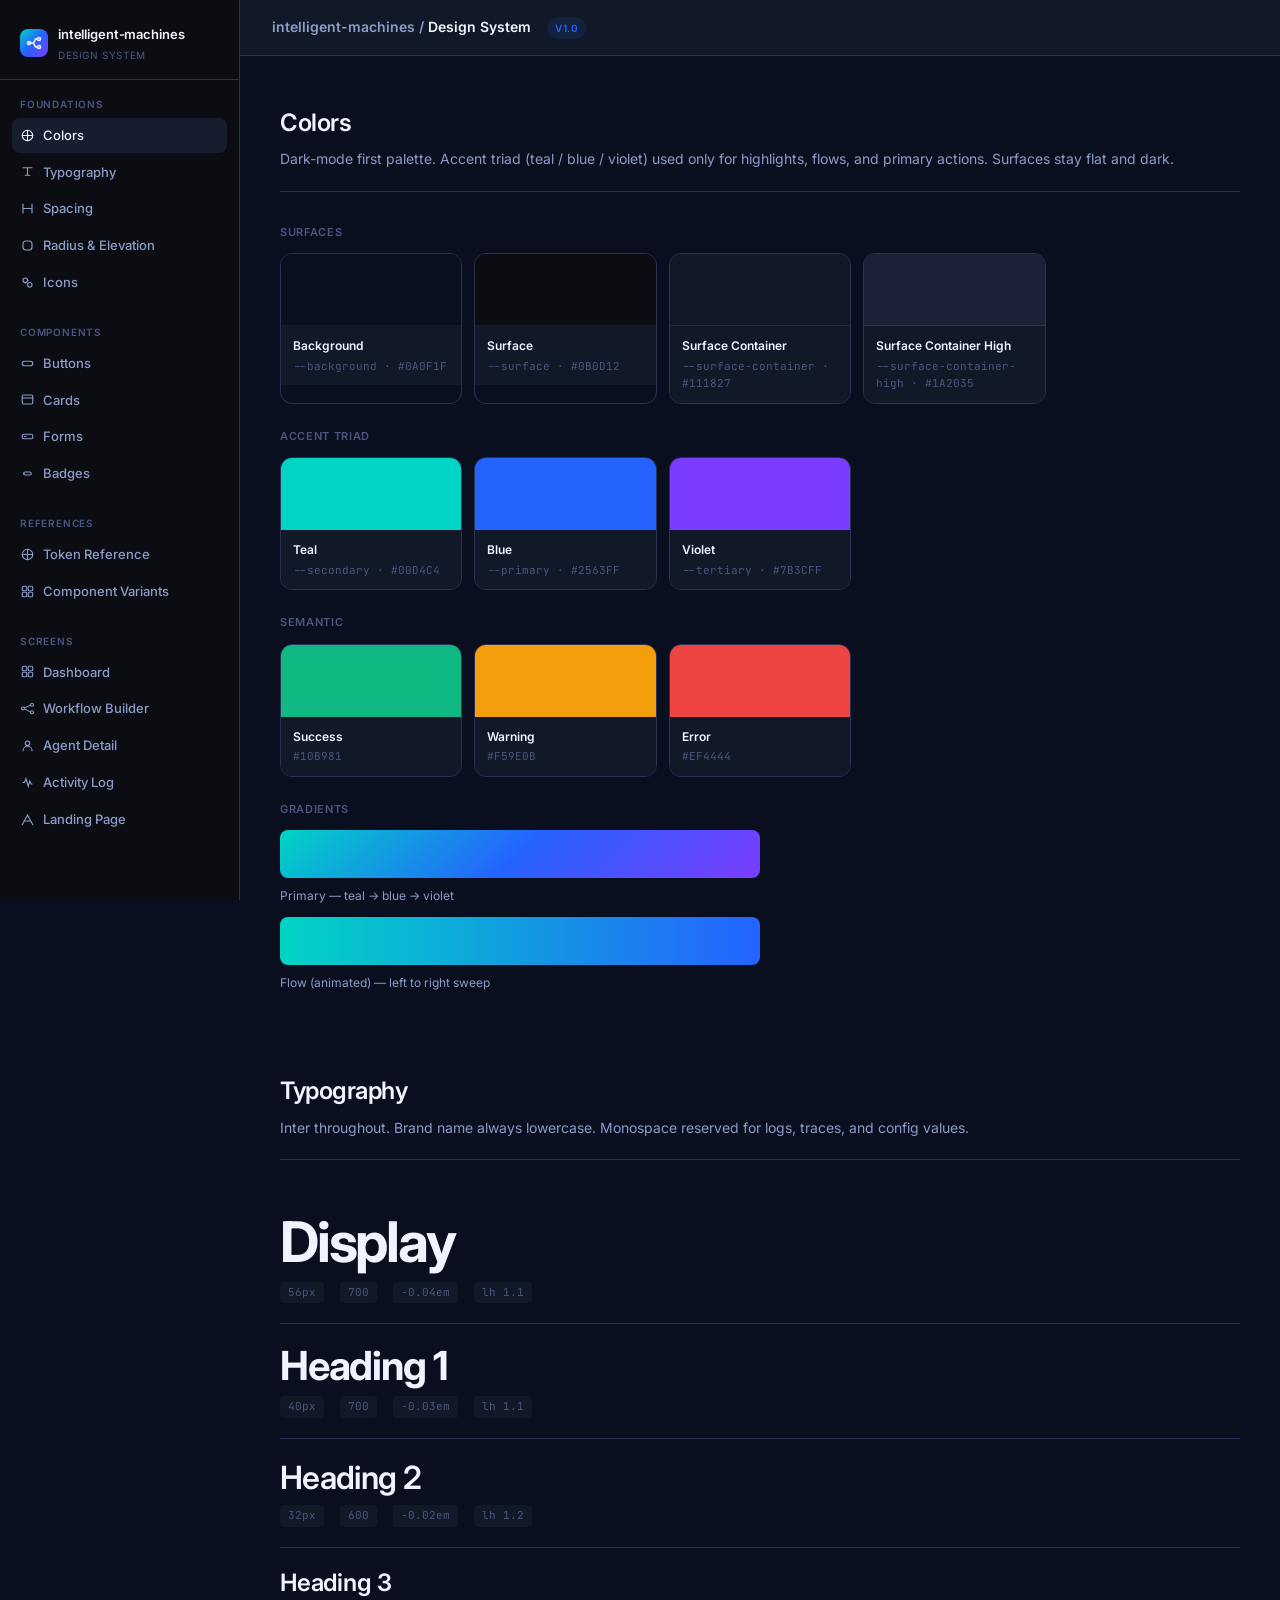
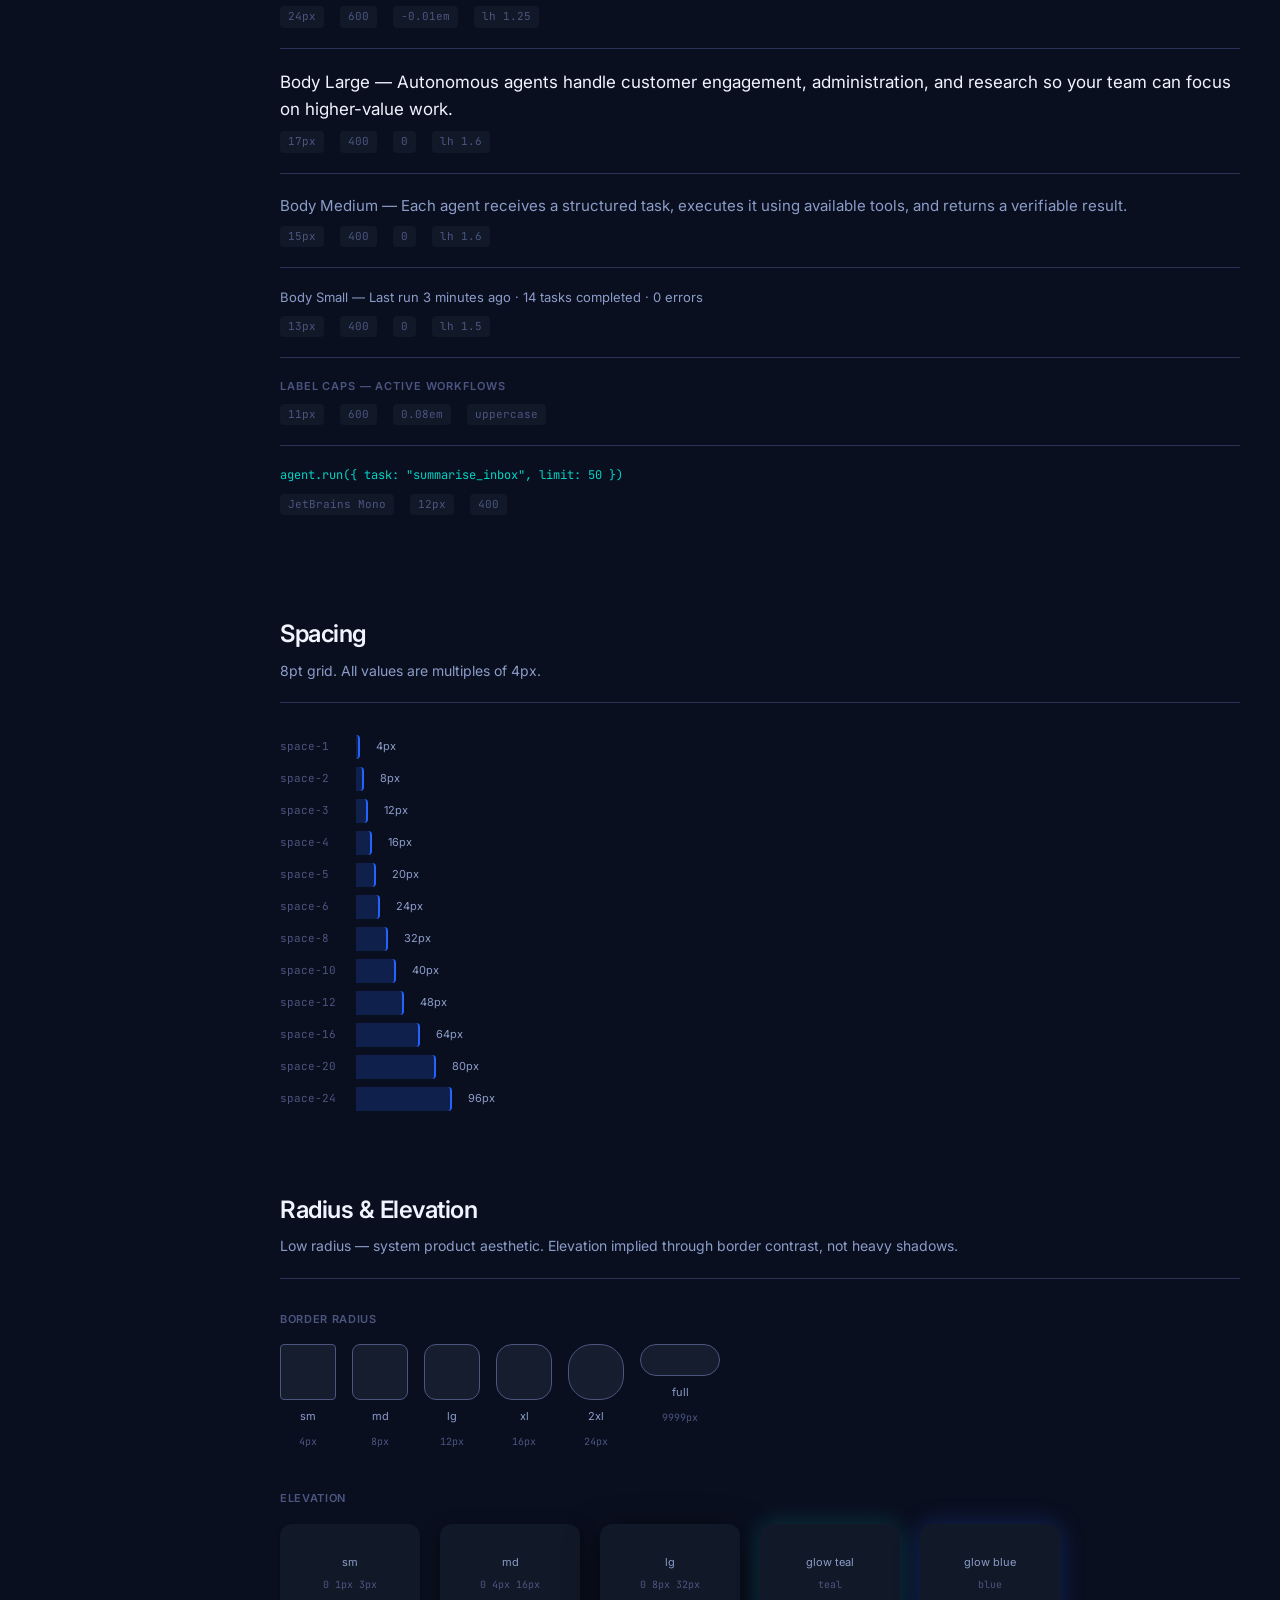
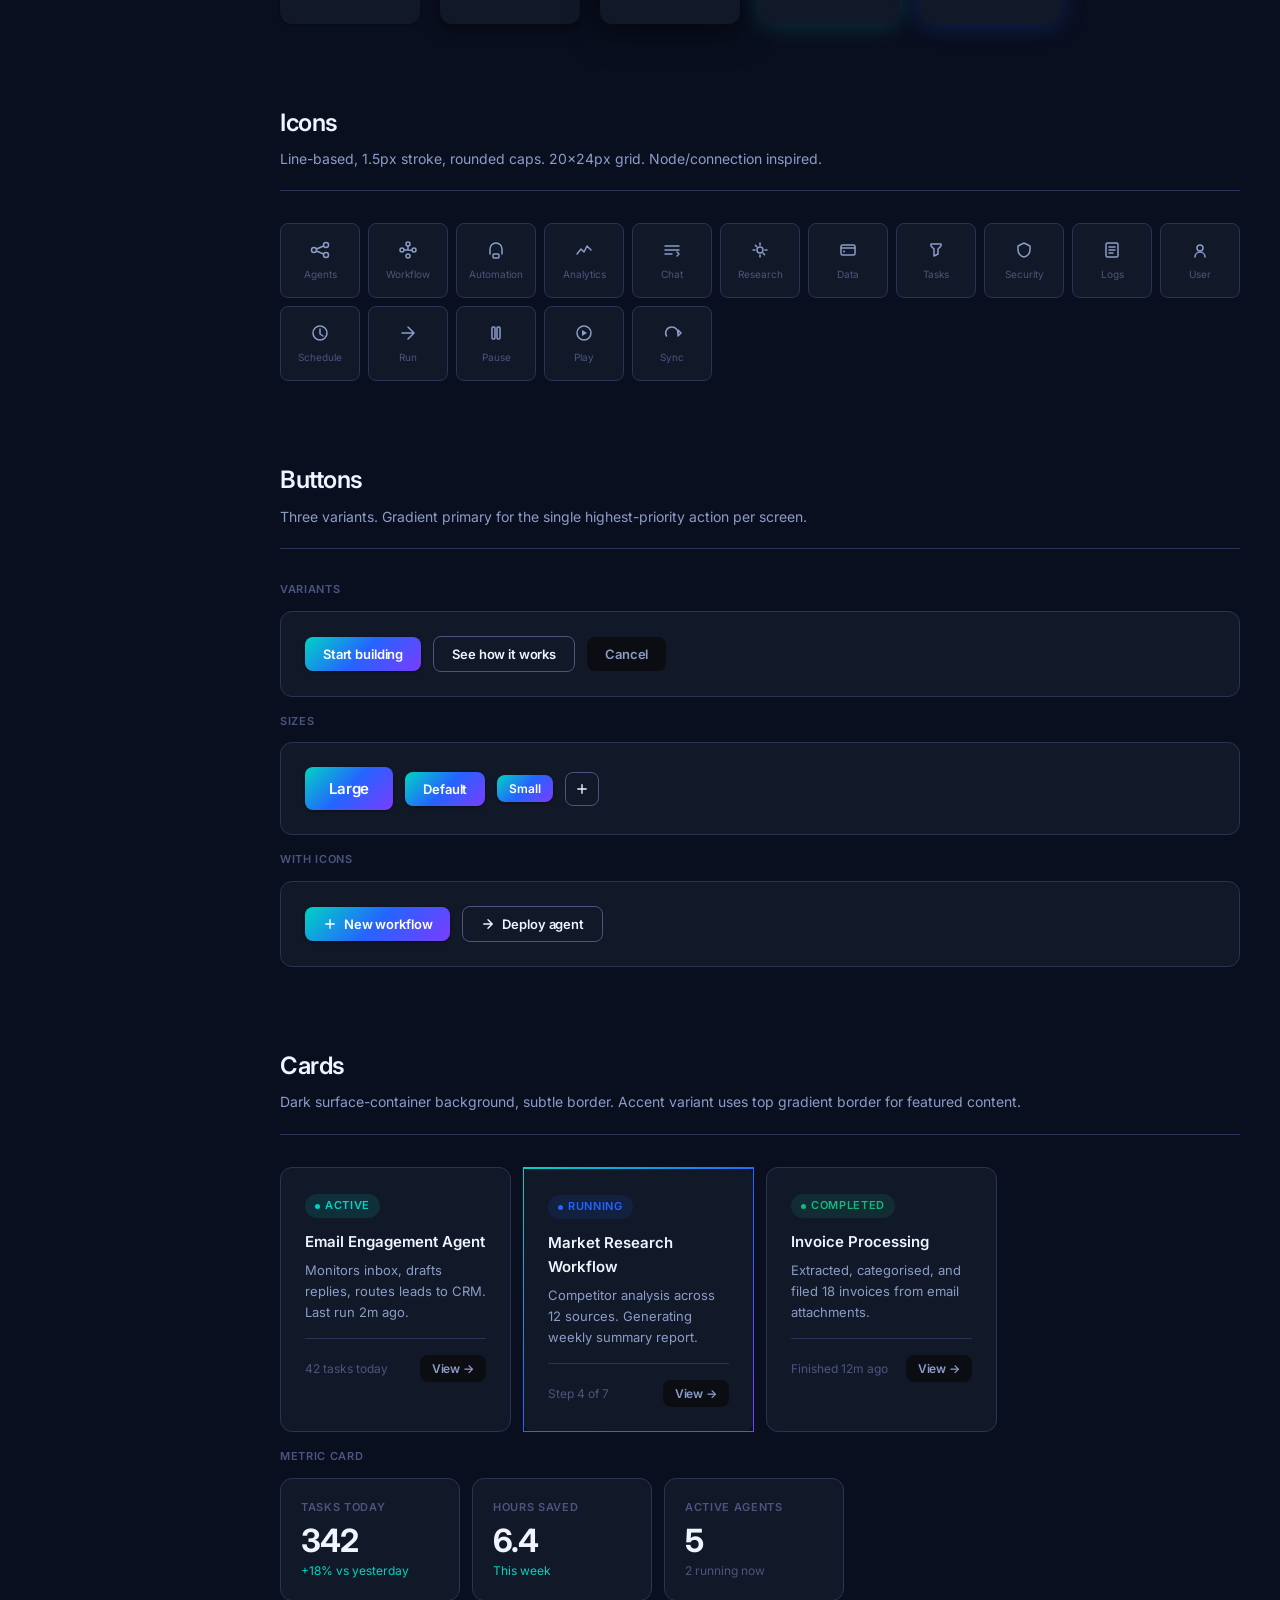
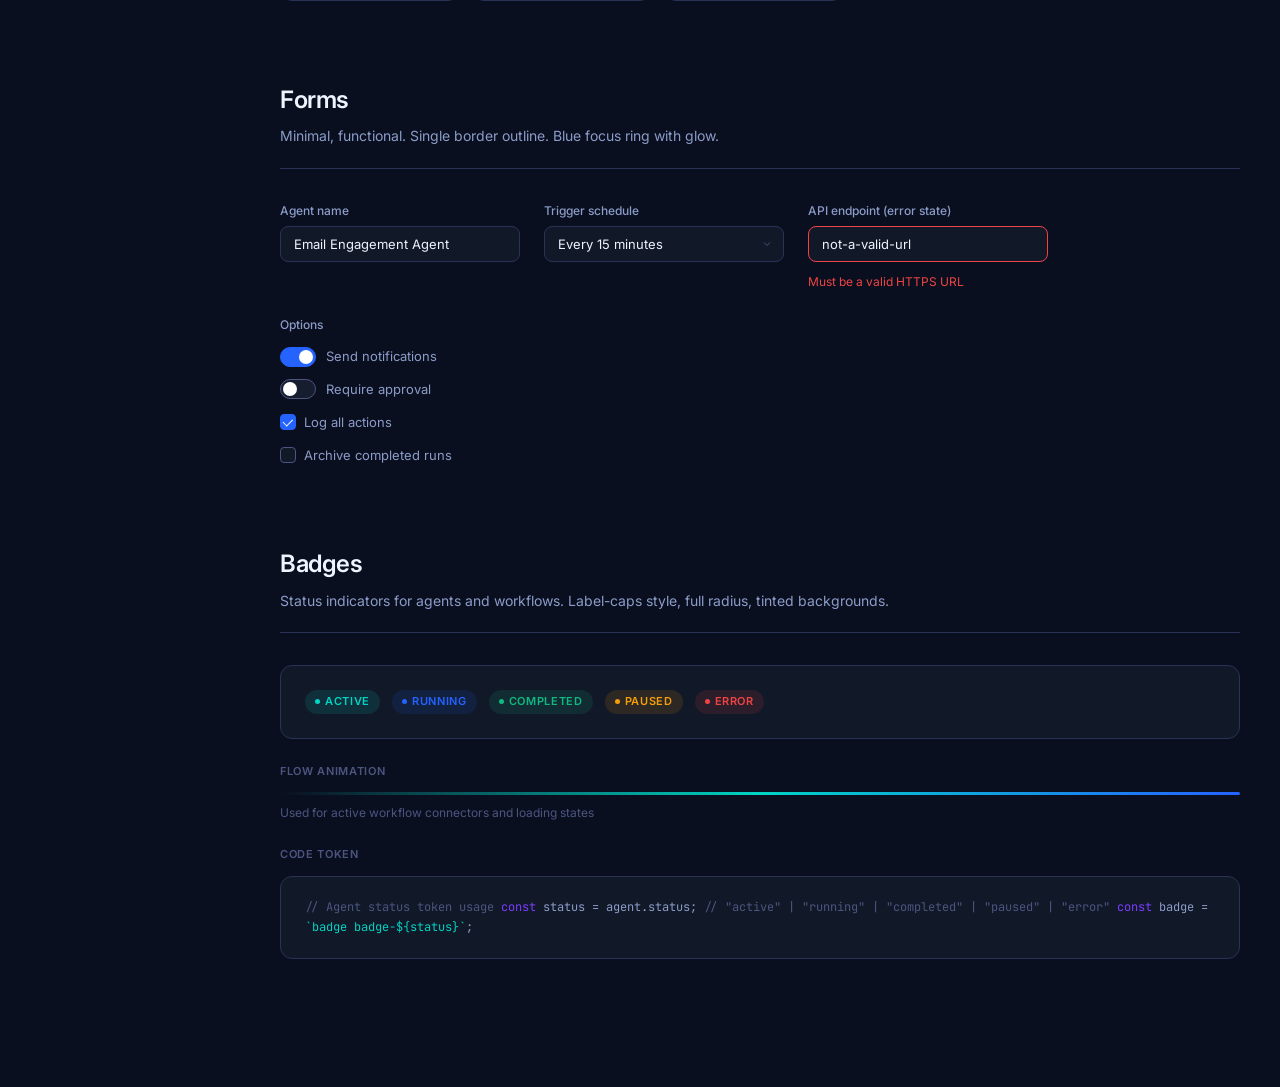
==== commit 17206c3d: "update to the component examples and adding a light theme" ====
--- a/design-system/index.html
+++ b/design-system/index.html
@@ -223,6 +223,17 @@
       </a>
     </div>
     <div class="nav-section">
+      <div class="nav-section-label">References</div>
+      <a class="nav-item" href="tokens-reference.html">
+        <svg viewBox="0 0 20 20" fill="none" stroke="currentColor" stroke-width="1.5" stroke-linecap="round"><circle cx="10" cy="10" r="7"/><path d="M10 3v14M3 10h14"/></svg>
+        Token Reference
+      </a>
+      <a class="nav-item" href="component-variants.html">
+        <svg viewBox="0 0 20 20" fill="none" stroke="currentColor" stroke-width="1.5" stroke-linecap="round"><rect x="3" y="3" width="6" height="6" rx="1.5"/><rect x="11" y="3" width="6" height="6" rx="1.5"/><rect x="3" y="11" width="6" height="6" rx="1.5"/><rect x="11" y="11" width="6" height="6" rx="1.5"/></svg>
+        Component Variants
+      </a>
+    </div>
+    <div class="nav-section">
       <div class="nav-section-label">Screens</div>
       <a class="nav-item" href="screens/dashboard.html">
         <svg viewBox="0 0 20 20" fill="none" stroke="currentColor" stroke-width="1.5" stroke-linecap="round"><rect x="3" y="3" width="6" height="6" rx="1.5"/><rect x="11" y="3" width="6" height="6" rx="1.5"/><rect x="3" y="11" width="6" height="6" rx="1.5"/><rect x="11" y="11" width="6" height="6" rx="1.5"/></svg>
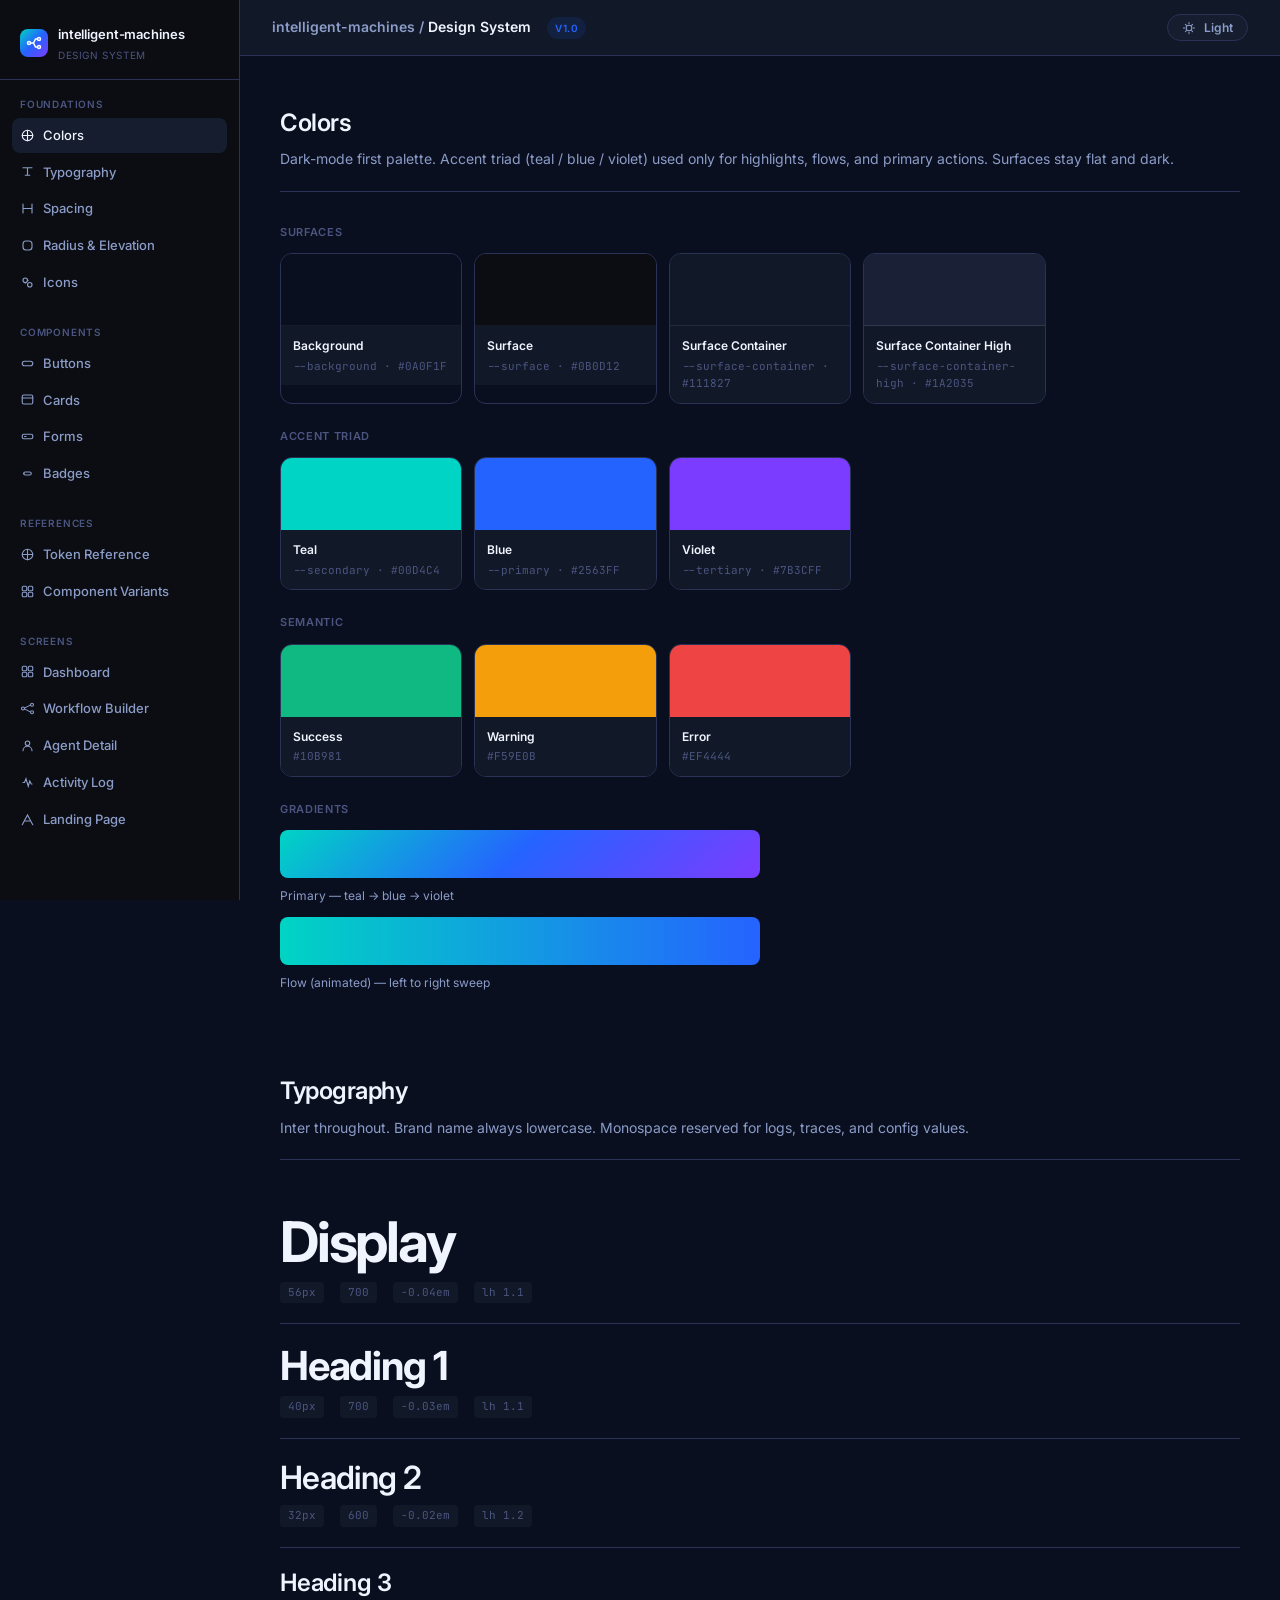
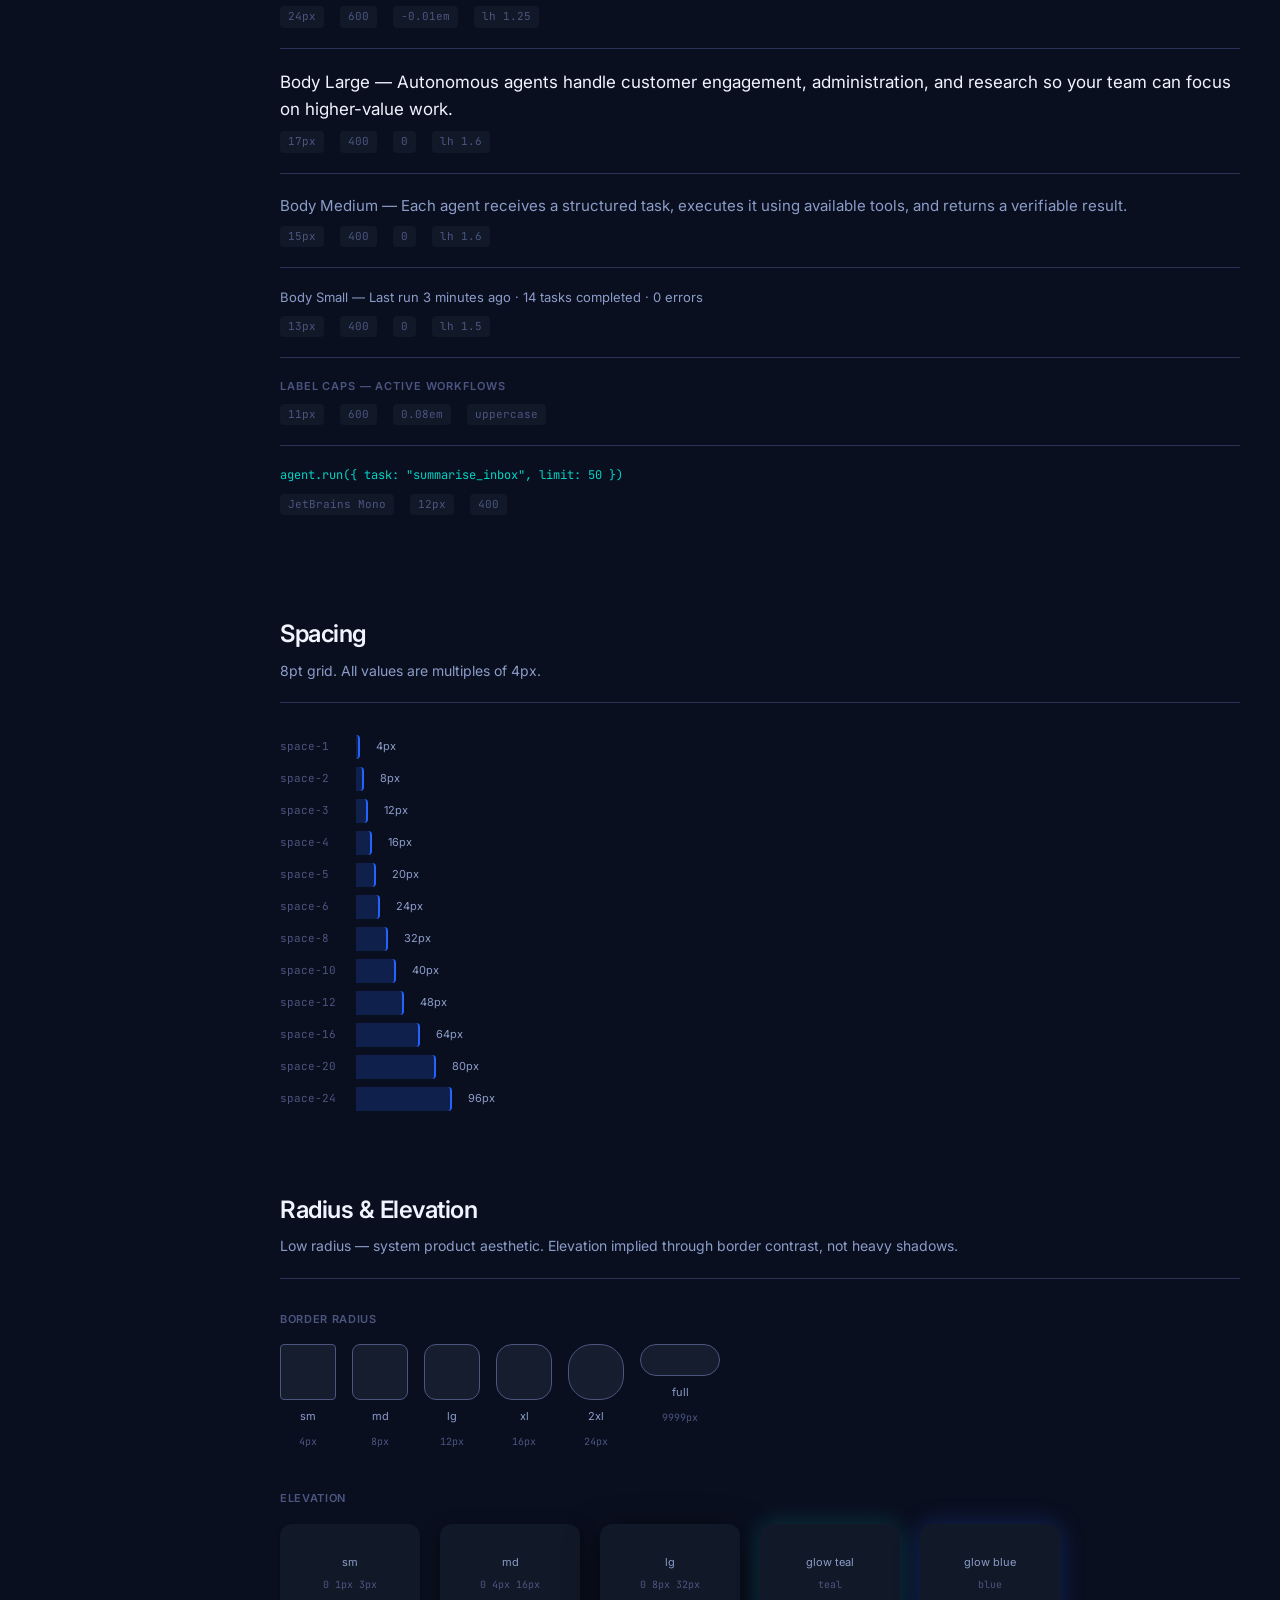
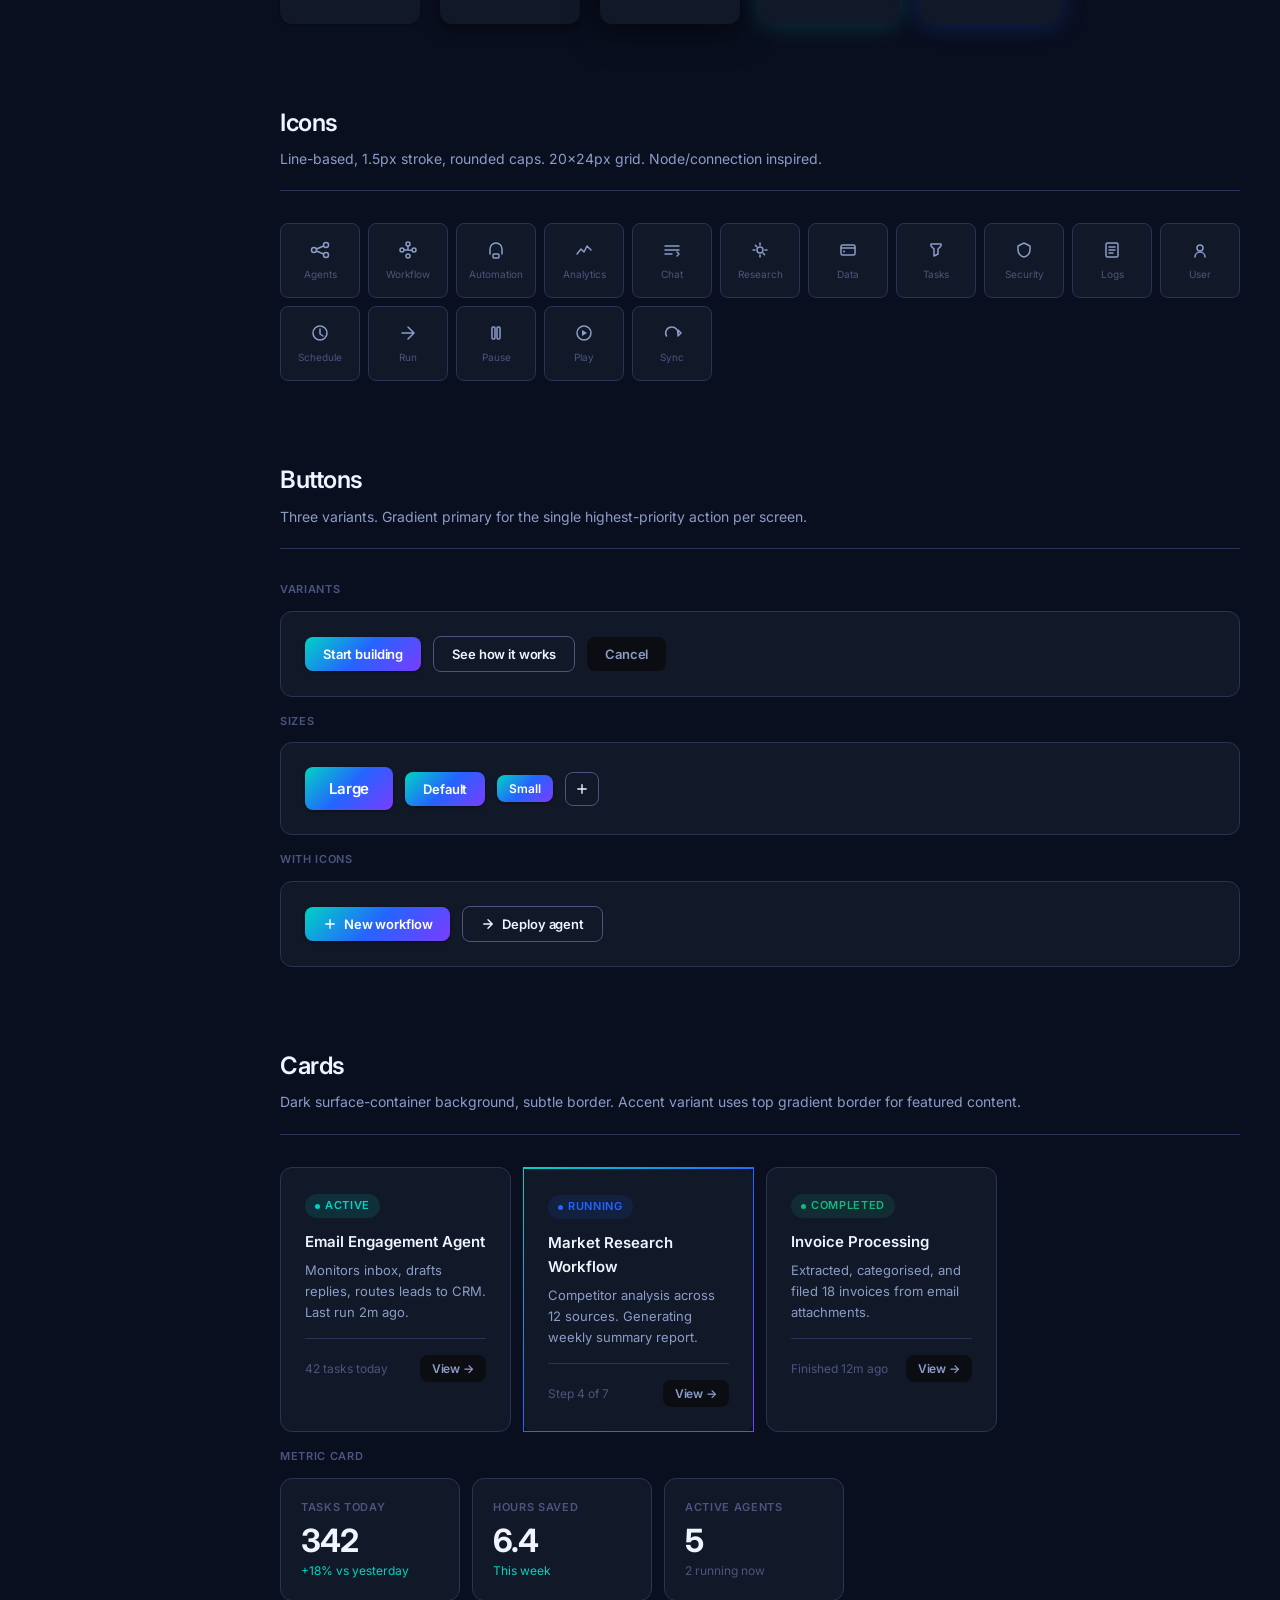
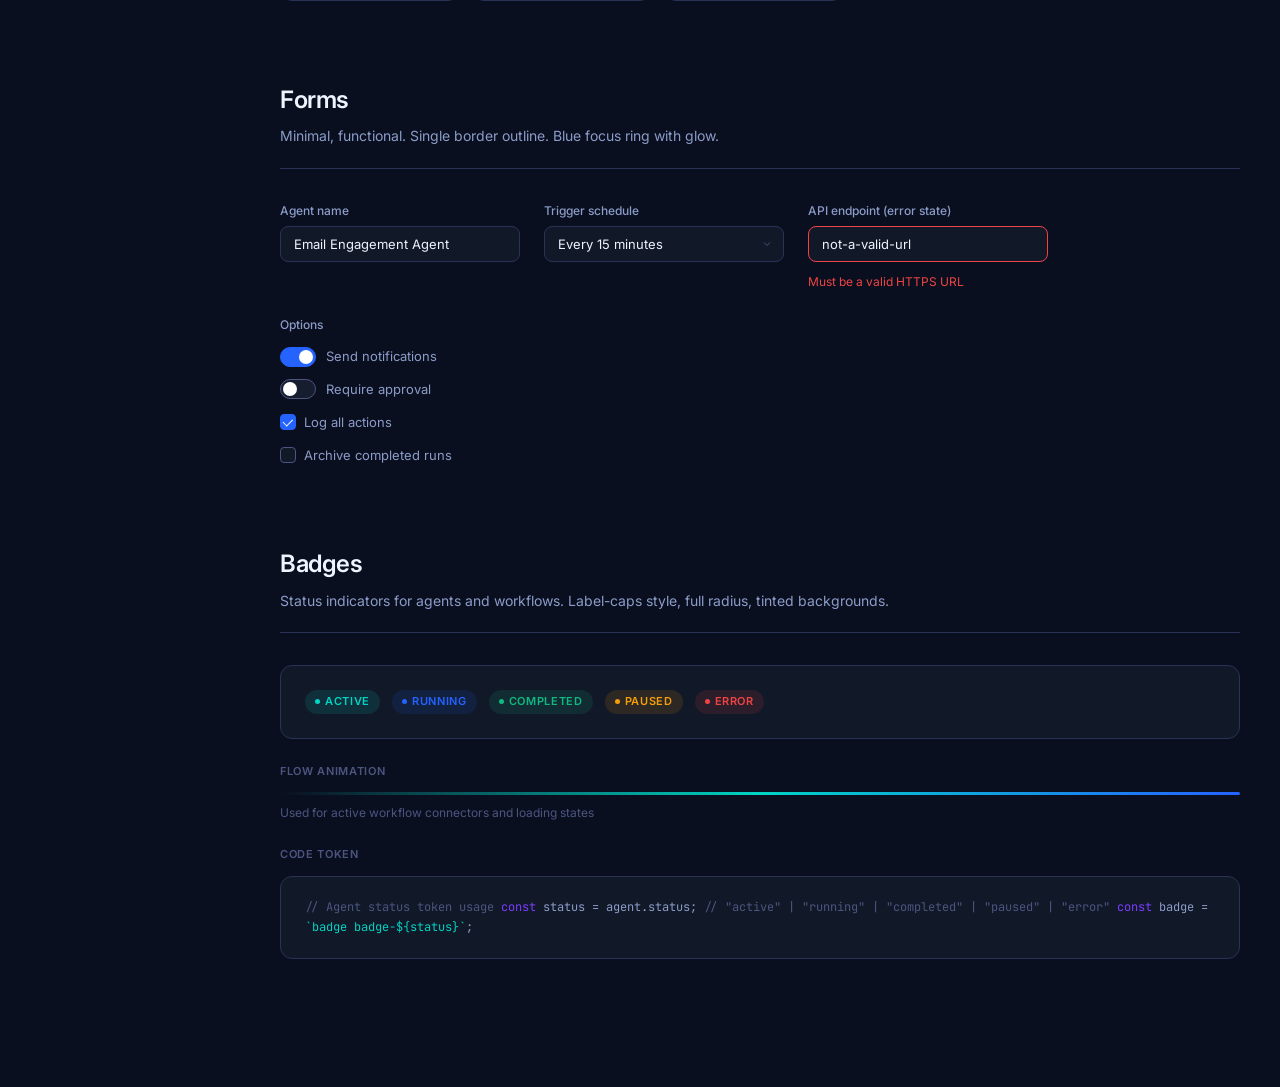
==== commit b5267207: "added light theme" ====
--- a/design-system/index.html
+++ b/design-system/index.html
@@ -6,7 +6,7 @@
 <title>intelligent-machines — Design System</title>
 <link rel="preconnect" href="https://fonts.googleapis.com">
 <link href="https://fonts.googleapis.com/css2?family=Inter:wght@400;500;600;700&family=JetBrains+Mono:wght@400;500&display=swap" rel="stylesheet">
-<link rel="stylesheet" href="tokens.css">
+<link id="theme-css" rel="stylesheet" href="tokens.css">
 <style>
 *,*::before,*::after{box-sizing:border-box;margin:0;padding:0}
 html{scroll-behavior:smooth}
@@ -32,6 +32,9 @@
 .topbar-title{font-size:14px;font-weight:600;color:var(--on-surface-variant)}
 .topbar-title span{color:var(--on-surface)}
 .version-badge{font-size:10px;font-weight:600;letter-spacing:0.06em;text-transform:uppercase;background:rgba(37,99,255,0.12);color:var(--primary);padding:3px 8px;border-radius:var(--rounded-full)}
+.theme-toggle{margin-left:auto;display:flex;align-items:center;gap:8px;background:var(--surface-container-high);border:1px solid var(--outline-variant);border-radius:var(--rounded-full);padding:5px 14px;cursor:pointer;font-size:12px;font-weight:600;color:var(--on-surface-variant);transition:all 150ms var(--ease);font-family:'Inter',sans-serif}
+.theme-toggle:hover{border-color:var(--outline);color:var(--on-surface)}
+.theme-toggle svg{width:14px;height:14px;flex-shrink:0}
 .content{padding:48px 40px;max-width:1100px}
 .section{margin-bottom:80px;scroll-margin-top:72px}
 .section-header{margin-bottom:32px;padding-bottom:20px;border-bottom:1px solid var(--outline-variant)}
@@ -263,6 +266,10 @@
   <div class="topbar">
     <span class="topbar-title">intelligent-machines / <span>Design System</span></span>
     <span class="version-badge">v1.0</span>
+    <button class="theme-toggle" id="theme-btn" onclick="toggleTheme()" aria-label="Toggle light/dark theme">
+      <svg id="theme-icon" viewBox="0 0 20 20" fill="none" stroke="currentColor" stroke-width="1.5" stroke-linecap="round"><circle cx="10" cy="10" r="4"/><path d="M10 2v2M10 16v2M2 10h2M16 10h2M4.9 4.9l1.4 1.4M13.7 13.7l1.4 1.4M4.9 15.1l1.4-1.4M13.7 6.3l1.4-1.4"/></svg>
+      <span id="theme-label">Light</span>
+    </button>
   </div>
 
   <div class="content">
@@ -617,6 +624,16 @@
   });
 }, { threshold: 0.3, rootMargin: '-56px 0px 0px 0px' });
 document.querySelectorAll('section[id]').forEach(s => observer.observe(s));
+
+let isLight = false;
+const moonIcon = `<svg id="theme-icon" viewBox="0 0 20 20" fill="none" stroke="currentColor" stroke-width="1.5" stroke-linecap="round"><path d="M17 11.5A7 7 0 1 1 8.5 3 5.5 5.5 0 0 0 17 11.5z"/></svg>`;
+const sunIcon = `<svg id="theme-icon" viewBox="0 0 20 20" fill="none" stroke="currentColor" stroke-width="1.5" stroke-linecap="round"><circle cx="10" cy="10" r="4"/><path d="M10 2v2M10 16v2M2 10h2M16 10h2M4.9 4.9l1.4 1.4M13.7 13.7l1.4 1.4M4.9 15.1l1.4-1.4M13.7 6.3l1.4-1.4"/></svg>`;
+function toggleTheme() {
+  isLight = !isLight;
+  document.getElementById('theme-css').href = isLight ? 'tokens-light.css' : 'tokens.css';
+  document.getElementById('theme-label').textContent = isLight ? 'Dark' : 'Light';
+  document.getElementById('theme-icon').outerHTML = isLight ? moonIcon : sunIcon;
+}
 </script>
 </body>
 </html>
